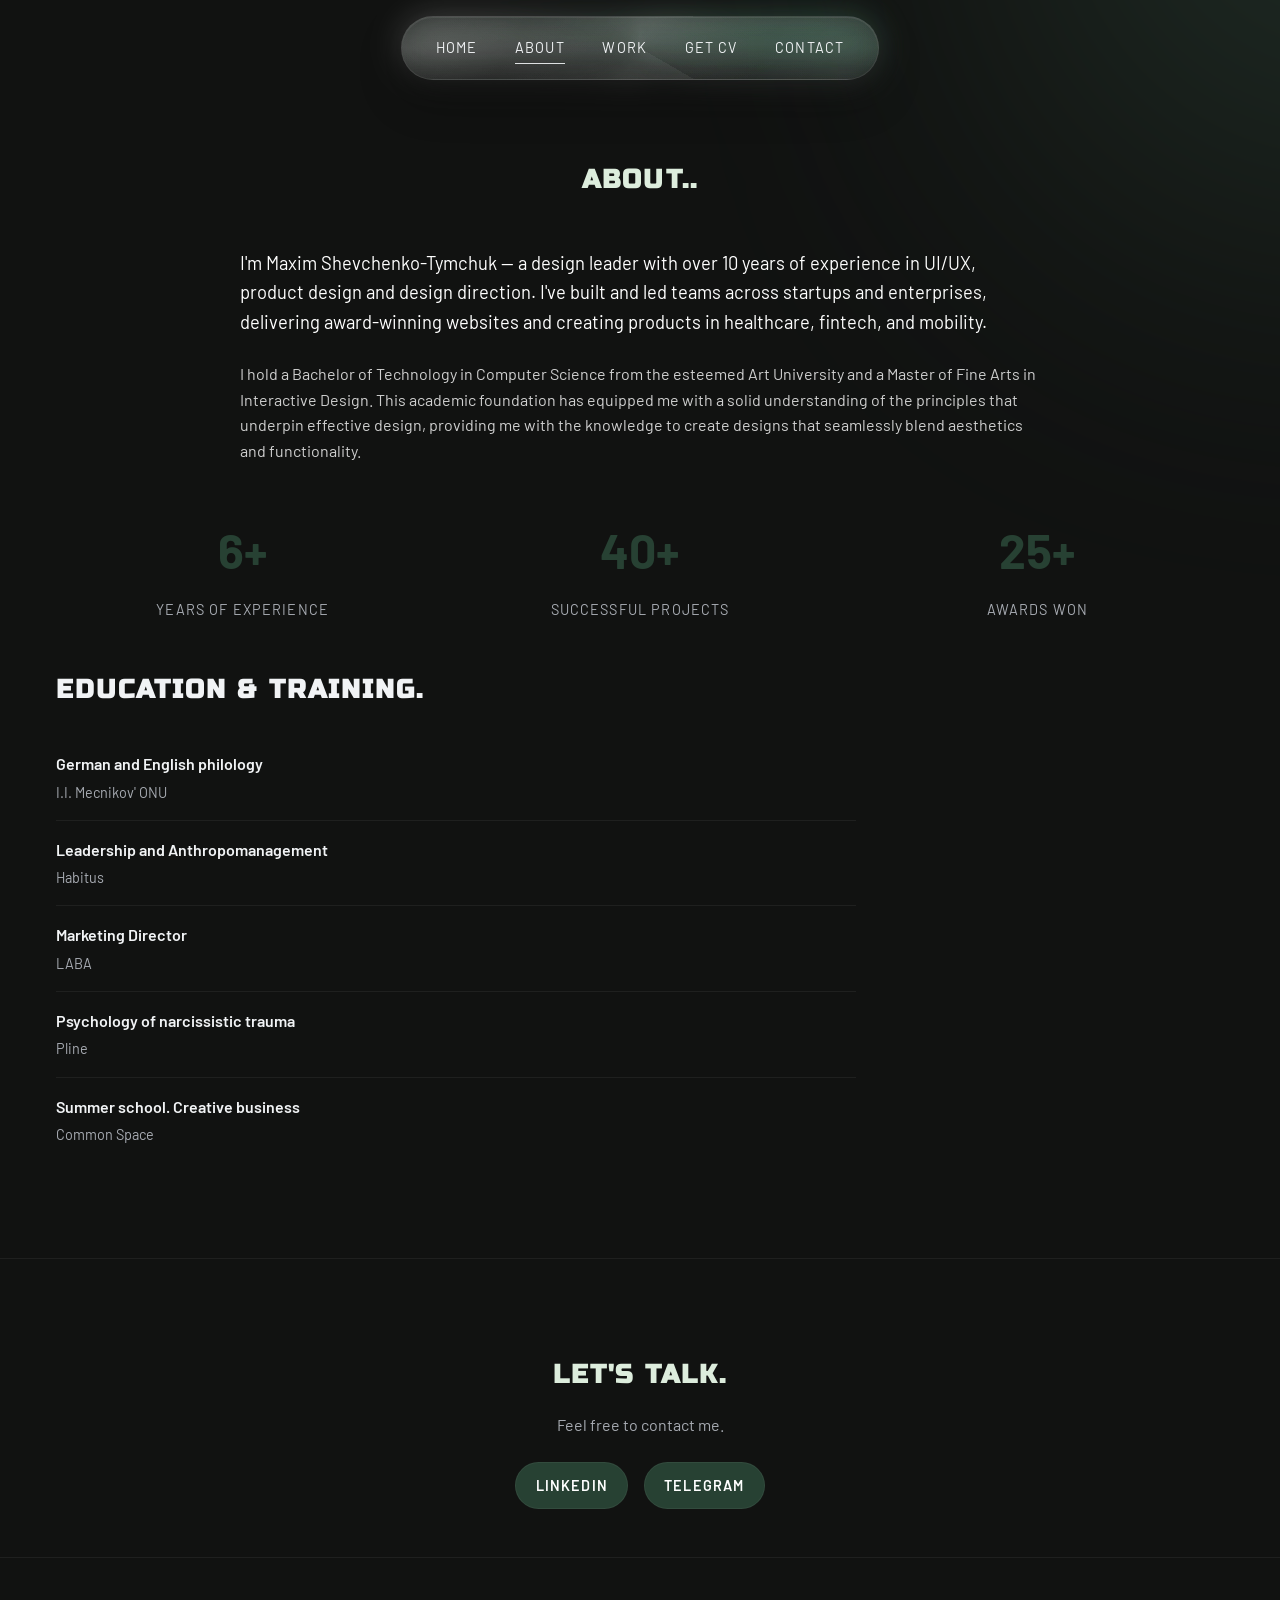
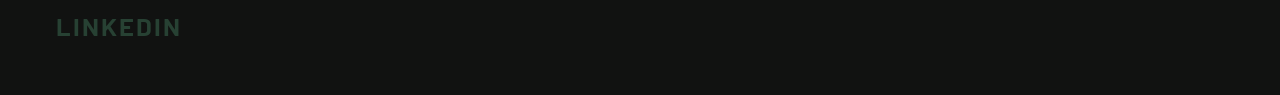
==== about.html @ 9c53dac3 "Refine experience section layout" ====
<!DOCTYPE html>
<html lang="en">
<head>
  <meta charset="UTF-8">
  <meta name="viewport" content="width=device-width, initial-scale=1.0">
  <meta name="description" content="About Maxim Shevchenko-Tymchuk - Design leader with over 10 years of experience in UI/UX, product design and design direction.">
  <meta name="keywords" content="UI/UX Designer, Product Designer, Design Leader, Digital Design, Experience">
  <meta name="author" content="Maxim Shevchenko-Tymchuk">
  
  <!-- Open Graph / Facebook -->
  <meta property="og:type" content="website">
  <meta property="og:url" content="https://maximshevchenko.com/about">
  <meta property="og:title" content="About - Maxim Shevchenko-Tymchuk">
  <meta property="og:description" content="Design leader with over 10 years of experience in UI/UX, product design and design direction.">
  
  <title>About - Maxim Shevchenko-Tymchuk</title>
  
  <!-- Google Fonts - Russo One & Barlow -->
  <link rel="preconnect" href="https://fonts.googleapis.com">
  <link rel="preconnect" href="https://fonts.gstatic.com" crossorigin>
  <link href="https://fonts.googleapis.com/css2?family=Russo+One&family=Barlow:wght@100;200;400;500;600;700&display=swap" rel="stylesheet">
  
  <link rel="stylesheet" href="styles.css">
</head>
<body>
  <!-- Navigation -->
  <nav class="nav">
    <div class="nav-container desktop-nav">
      <ul class="nav-links">
        <li><a href="index.html">Home</a></li>
        <li><a href="about.html">About</a></li>
        <li><a href="work.html">Work</a></li>
        <li><a href="Maxim_Shevchenko-Tymchuk_CV_Product-Designer.pdf" target="_blank">Get CV</a></li>
        <li><a href="contact.html">Contact</a></li>
      </ul>
    </div>
  </nav>

  <div class="mobile-menu" aria-label="Mobile menu">
    <div class="mobile-menu-shell">
      <button class="mobile-menu-toggle" type="button" aria-label="Toggle menu" aria-expanded="false">
        <span class="hamburger-lines" aria-hidden="true">
          <span class="line"></span>
          <span class="line"></span>
          <span class="line"></span>
        </span>
      </button>
      <ul class="mobile-nav-links" aria-hidden="true" role="menu">
        <li><a href="index.html">Home</a></li>
        <li><a href="about.html">About</a></li>
        <li><a href="work.html">Work</a></li>
        <li><a href="Maxim_Shevchenko-Tymchuk_CV_Product-Designer.pdf" target="_blank">Get CV</a></li>
        <li><a href="contact.html">Contact</a></li>
      </ul>
    </div>
  </div>

  <!-- About Section -->
  <section class="section" style="padding-top: clamp(3rem, 8vw, 6rem);">
    <div class="container">
      <h2 class="section-heading">about.</h2>
      
      <!-- Introduction -->
      <div class="about-preview">
        <p>I'm Maxim Shevchenko-Tymchuk — a design leader with over 10 years of experience in UI/UX, product design and design direction. I've built and led teams across startups and enterprises, delivering award-winning websites and creating products in healthcare, fintech, and mobility.</p>
        <p>I hold a Bachelor of Technology in Computer Science from the esteemed Art University and a Master of Fine Arts in Interactive Design. This academic foundation has equipped me with a solid understanding of the principles that underpin effective design, providing me with the knowledge to create designs that seamlessly blend aesthetics and functionality.</p>
      </div>

      <!-- Metrics -->
      <div class="metrics-grid">
        <div class="metric-item">
          <span class="metric-value">6+</span>
          <span class="metric-label">Years of Experience</span>
        </div>
        <div class="metric-item">
          <span class="metric-value">40+</span>
          <span class="metric-label">Successful Projects</span>
        </div>
        <div class="metric-item">
          <span class="metric-value">25+</span>
          <span class="metric-label">Awards Won</span>
        </div>
      </div>

      <!-- Education -->
      <h3 style="margin-top: var(--spacing-8); margin-bottom: var(--spacing-6); font-size: var(--font-size-h2); text-transform: uppercase; letter-spacing: var(--letter-spacing-kicker);">education & training.</h3>
      <ul class="education-list">
        <li class="education-item">
          <div class="education-title">German and English philology</div>
          <div class="education-org">I.I. Mecnikov' ONU</div>
        </li>
        <li class="education-item">
          <div class="education-title">Leadership and Anthropomanagement</div>
          <div class="education-org">Habitus</div>
        </li>
        <li class="education-item">
          <div class="education-title">Marketing Director</div>
          <div class="education-org">LABA</div>
        </li>
        <li class="education-item">
          <div class="education-title">Psychology of narcissistic trauma</div>
          <div class="education-org">Pline</div>
        </li>
        <li class="education-item">
          <div class="education-title">Summer school. Creative business</div>
          <div class="education-org">Common Space</div>
        </li>
      </ul>
    </div>
  </section>

  <!-- CTA Section -->
  <section class="section cta-section">
    <div class="container">
      <h2 class="cta-heading">let's talk</h2>
      <p class="cta-text">Feel free to contact me.</p>
      <div class="cta-links">
        <a href="https://linkedin.com" target="_blank" class="btn">LINKEDIN</a>
        <a href="https://telegram.org" target="_blank" class="btn">TELEGRAM</a>
      </div>
    </div>
  </section>

  <!-- Footer -->
  <footer class="footer">
    <div class="container">
      <a href="https://linkedin.com" target="_blank">LINKEDIN</a>
    </div>
  </footer>

  <script src="script.js"></script>
</body>
</html>
---- styles.css ----
/* Design Tokens - Converted from maxim_styles.json */

:root {
  /* Colors */
  --bg: #111211;
  --fg: #F1F3F5;
  --muted: #A7ABB2;
  --accent: #274133;
  --card: #111316;
  --lines: rgba(255, 255, 255, 0.06);
  --maxw: 1200px;
  
  /* Typography */
  --font-display: 'Russo One', ui-sans-serif, system-ui, -apple-system, 'Segoe UI', Roboto, Helvetica, Arial, sans-serif;
  --font-body: 'Barlow', ui-sans-serif, system-ui, -apple-system, 'Segoe UI', Roboto, Helvetica, Arial, sans-serif;
  
  --font-weight-regular: 400;
  --font-weight-semibold: 600;
  --font-weight-bold: 700;
  --font-weight-extrabold: 800;
  --font-weight-black: 900;
  
  --line-height-tight: 1.6;
  --line-height-snug: 1.6;
  --line-height-normal: 1.6;
  
  --font-size-display-hero: clamp(2.2rem, 6.2vw, 6rem);
  --font-size-h1: clamp(2rem, 4vw, 3rem);
  --font-size-h2: clamp(1.2rem, 2.2vw, 1.6rem);
  --font-size-h3: 1.15rem;
  --font-size-body: 1rem;
  --font-size-small: 0.9rem;
  
  --letter-spacing-wide: 0.02em;
  --letter-spacing-kicker: 0.08em;
  
  /* Spacing */
  --spacing-0: 0;
  --spacing-1: 0.25rem;
  --spacing-2: 0.5rem;
  --spacing-3: 0.75rem;
  --spacing-4: 1rem;
  --spacing-5: 1.25rem;
  --spacing-6: 1.5rem;
  --spacing-7: 2rem;
  --spacing-8: 3rem;
  --spacing-9: 4rem;
  --spacing-10: 6rem;
  
  /* Radii */
  --radius-sm: 0.6rem;
  --radius-md: 0.8rem;
  --radius-lg: 1rem;
  --radius-pill: 999px;
  
  /* Shadows */
  --shadow-card: 0 10px 30px rgba(0, 0, 0, 0.35);
  
  /* Layout */
  --grid-columns: 12;
  --grid-gap: 1.2rem;
  --breakpoint-md: 960px;
  --breakpoint-sm: 860px;

  /* Nav */
  --nav-height: 64px;
  --nav-radius: 32px;
  --nav-bg: color-mix(in hsl, #0B0C0E 70%, transparent);
  --nav-gap: calc(var(--spacing-7) + 0.35rem);
}

/* Reset & Base Styles */
* {
  margin: 0;
  padding: 0;
  box-sizing: border-box;
}

html {
  scroll-behavior: smooth;
  overflow-x: hidden;
}

body {
  font-family: var(--font-body);
  font-size: var(--font-size-body);
  line-height: var(--line-height-normal);
  color: var(--fg);
  background-color: var(--bg);
  -webkit-font-smoothing: antialiased;
  -moz-osx-font-smoothing: grayscale;
  position: relative;
  overflow-x: hidden;
}

body::before {
  content: '';
  position: absolute;
  top: -55vh;
  right: -45vw;
  width: clamp(520px, 68vw, 880px);
  aspect-ratio: 1;
  background: radial-gradient(circle at 40% 40%, rgba(72, 118, 94, 0.6), rgba(72, 118, 94, 0.32), transparent 70%);
  filter: blur(140px);
  opacity: 0.6;
  z-index: 0;
  pointer-events: none;
  animation: float-orb 16s ease-in-out infinite alternate;
}

/* Typography */
h1, h2, h3, h4, h5, h6 {
  font-family: var(--font-display);
  font-weight: var(--font-weight-bold);
  line-height: var(--line-height-normal);
  letter-spacing: var(--letter-spacing-wide);
  color: var(--fg);
}

h1 {
  font-size: var(--font-size-h1);
}

h2 {
  font-size: var(--font-size-h2);
  text-transform: uppercase;
  letter-spacing: var(--letter-spacing-kicker);
}

h3 {
  font-size: var(--font-size-h3);
}

p {
  margin-bottom: var(--spacing-4);
  line-height: var(--line-height-normal);
}

a {
  color: var(--fg);
  text-decoration: none;
  transition: opacity 0.2s ease;
}

a:hover {
  opacity: 0.7;
}

/* Navigation */
.nav {
  position: sticky;
  top: var(--spacing-4);
  z-index: 1000;
  display: flex;
  justify-content: center;
  padding: 0 var(--spacing-4);
  height: auto;
  pointer-events: none;
}

.nav-container {
  position: relative;
  width: auto;
  max-width: min(var(--maxw), calc(100% - 1.5rem));
  margin: 0 auto;
  padding: var(--spacing-2) calc(var(--nav-gap) * 0.9);
  min-height: var(--nav-height);
  display: inline-flex;
  align-items: center;
  justify-content: center;
  gap: var(--nav-gap);
  background: linear-gradient(145deg, rgba(255, 255, 255, 0.06), rgba(255, 255, 255, 0.015)),
              radial-gradient(160% 180% at 18% 20%, rgba(39, 65, 51, 0.18), transparent 55%),
              radial-gradient(140% 150% at 80% 10%, rgba(255, 255, 255, 0.08), transparent 50%),
              conic-gradient(from 120deg at 50% 50%, rgba(255, 255, 255, 0.08), rgba(255, 255, 255, 0.02), rgba(255, 255, 255, 0.1), rgba(255, 255, 255, 0.02));
  border-radius: var(--nav-radius);
  border: 1px solid rgba(255, 255, 255, 0.12);
  box-shadow: 0 18px 44px rgba(0, 0, 0, 0.32), inset 0 1px 0 rgba(255, 255, 255, 0.08);
  backdrop-filter: blur(11px) saturate(145%) contrast(108%);
  -webkit-backdrop-filter: blur(11px) saturate(145%) contrast(108%);
  pointer-events: auto;
}

.nav-container::before {
  content: '';
  position: absolute;
  inset: -1px;
  border-radius: inherit;
  background:
    radial-gradient(110% 120% at 12% 22%, rgba(255, 255, 255, 0.22), transparent 55%),
    radial-gradient(120% 140% at 82% 8%, rgba(70, 132, 104, 0.3), transparent 55%),
    conic-gradient(from 170deg at 50% 50%, rgba(255, 255, 255, 0.16), rgba(255, 255, 255, 0.04), rgba(255, 255, 255, 0.18), rgba(255, 255, 255, 0.04));
  filter: blur(16px) saturate(180%);
  opacity: 0.92;
  mix-blend-mode: screen;
  pointer-events: none;
}

.nav-container::after {
  content: '';
  position: absolute;
  inset: 0;
  border-radius: inherit;
  background:
    radial-gradient(130% 150% at 0% 50%, rgba(255, 255, 255, 0.12), transparent 35%),
    radial-gradient(140% 160% at 100% 50%, rgba(70, 132, 104, 0.18), transparent 40%),
    linear-gradient(120deg, rgba(255, 255, 255, 0.04), transparent 25%, rgba(255, 255, 255, 0.08) 50%, transparent 75%, rgba(255, 255, 255, 0.04));
  mix-blend-mode: soft-light;
  opacity: 0.85;
  pointer-events: none;
}

.nav-links {
  display: flex;
  gap: var(--nav-gap);
  list-style: none;
  text-transform: uppercase;
  font-size: var(--font-size-small);
  font-weight: var(--font-weight-regular);
  letter-spacing: var(--letter-spacing-kicker);
  align-items: center;
  justify-content: center;
}

.nav-links a {
  color: var(--fg);
  transition: opacity 0.2s ease, color 0.2s ease;
  position: relative;
  padding: 0.08rem 0;
  display: inline-block;
}

.nav-links a:hover {
  opacity: 1;
}

.nav-links a::after {
  content: '';
  position: absolute;
  left: 50%;
  bottom: -0.18rem;
  width: 0;
  height: 1px;
  background: currentColor;
  transition: width 0.3s ease, left 0.3s ease;
  opacity: 0.9;
}

.nav-links a:hover::after,
.nav-links a:focus-visible::after,
.nav-links a.active::after {
  width: 100%;
  left: 0;
}


.mobile-menu {
  position: fixed;
  bottom: var(--spacing-4);
  right: var(--spacing-4);
  z-index: 1200;
  display: none;
  isolation: isolate;
}

@supports (top: env(safe-area-inset-top)) {
  .mobile-menu {
    bottom: calc(var(--spacing-4) + env(safe-area-inset-bottom));
    right: calc(var(--spacing-4) + env(safe-area-inset-right));
  }
}

.mobile-menu-shell {
  position: relative;
  display: inline-flex;
  flex-direction: column-reverse;
  align-items: flex-end;
  justify-content: center;
  gap: 0;
  padding: var(--spacing-4);
  width: fit-content;
  height: fit-content;
  border-radius: 32px;
  border: 1px solid rgba(255, 255, 255, 0.12);
  background: linear-gradient(145deg, rgba(255, 255, 255, 0.08), rgba(255, 255, 255, 0.02)),
              radial-gradient(160% 160% at 82% 18%, rgba(255, 255, 255, 0.16), transparent 55%),
              radial-gradient(140% 160% at 25% 50%, rgba(39, 65, 51, 0.22), transparent 60%);
  box-shadow: 0 16px 44px rgba(0, 0, 0, 0.35), inset 0 1px 0 rgba(255, 255, 255, 0.08);
  backdrop-filter: blur(14px) saturate(150%);
  -webkit-backdrop-filter: blur(14px) saturate(150%);
  pointer-events: auto;
  overflow: hidden;
  transform-origin: bottom right;
  will-change: transform, padding, gap, box-shadow, border-radius, min-width;
  transition:
    padding 0.55s cubic-bezier(0.24, 0.82, 0.13, 1),
    gap 0.55s cubic-bezier(0.24, 0.82, 0.13, 1),
    box-shadow 0.6s cubic-bezier(0.19, 1, 0.22, 1),
    border-radius 0.6s cubic-bezier(0.19, 1, 0.22, 1),
    min-width 0.55s cubic-bezier(0.24, 0.82, 0.13, 1),
    transform 0.6s cubic-bezier(0.19, 1, 0.22, 1),
    backdrop-filter 0.65s cubic-bezier(0.19, 1, 0.22, 1),
    -webkit-backdrop-filter 0.65s cubic-bezier(0.19, 1, 0.22, 1),
    filter 0.5s ease;
}

.mobile-menu-shell::before {
  content: '';
  position: absolute;
  inset: -1px;
  border-radius: inherit;
  background:
    radial-gradient(140% 160% at 15% 50%, rgba(70, 132, 104, 0.26), transparent 45%),
    radial-gradient(120% 140% at 90% 20%, rgba(255, 255, 255, 0.28), transparent 55%),
    conic-gradient(from 160deg at 80% 50%, rgba(255, 255, 255, 0.14), rgba(255, 255, 255, 0.03), rgba(255, 255, 255, 0.18), rgba(255, 255, 255, 0.04));
  filter: blur(20px) saturate(170%);
  opacity: 0.75;
  pointer-events: none;
}

.mobile-menu-toggle {
  position: relative;
  display: grid;
  place-items: center;
  align-content: center;
  cursor: pointer;
  padding: 0;
  width: 32px;
  height: 32px;
  border: none;
  background: none;
  color: inherit;
  appearance: none;
  flex-shrink: 0;
  align-self: flex-end;
}

.mobile-menu-toggle:hover {
  transform: translateY(-1px);
}

.mobile-menu-toggle:focus-visible {
  outline: 2px solid rgba(255, 255, 255, 0.6);
  outline-offset: 4px;
}

.hamburger-lines {
  position: absolute;
  inset: 0;
  margin: auto;
  width: 20px;
  height: 16px;
  display: inline-block;
  transition: transform 0.45s ease;
}

.hamburger-lines .line {
  position: absolute;
  left: 0;
  right: 0;
  margin: 0 auto;
  width: 100%;
  height: 2px;
  background: currentColor;
  border-radius: var(--radius-pill);
  transition: transform 0.35s ease, opacity 0.3s ease;
}

.hamburger-lines .line:nth-child(1) {
  top: 2px;
}

.hamburger-lines .line:nth-child(2) {
  top: 7px;
}

.hamburger-lines .line:nth-child(3) {
  bottom: 2px;
}

.mobile-menu-toggle.open .line:nth-child(1) {
  transform: translateY(5px) rotate(45deg);
}

.mobile-menu-toggle.open .line:nth-child(2) {
  opacity: 0;
}

.mobile-menu-toggle.open .line:nth-child(3) {
  transform: translateY(-5px) rotate(-45deg);
}

.mobile-nav-links {
  list-style: none;
  position: relative;
  margin-top: 0;
  margin-bottom: 0;
  padding: 0;
  width: 0;
  background: none;
  border: none;
  box-shadow: none;
  backdrop-filter: none;
  -webkit-backdrop-filter: none;
  display: flex;
  flex-direction: column;
  gap: 0;
  align-items: flex-end;
  text-align: right;
  opacity: 0;
  max-height: 0;
  transform: translateY(-6px);
  pointer-events: none;
  overflow: hidden;
  transform-origin: bottom right;
  filter: blur(12px) saturate(90%);
  will-change: opacity, transform, max-height, margin-bottom, filter;
  transition:
    opacity 0.5s cubic-bezier(0.25, 0.8, 0.25, 1),
    transform 0.55s cubic-bezier(0.21, 0.88, 0.26, 0.99),
    max-height 0.6s cubic-bezier(0.21, 0.88, 0.26, 0.99),
    margin-bottom 0.45s ease,
    filter 0.55s cubic-bezier(0.21, 0.88, 0.26, 0.99);
}

.mobile-nav-links a {
  font-size: var(--font-size-body);
  letter-spacing: var(--letter-spacing-kicker);
  text-transform: uppercase;
  color: var(--fg);
  display: inline-block;
  padding: 0.1rem 0;
  position: relative;
  transition: opacity 0.2s ease;
}

.mobile-nav-links a::after {
  content: '';
  position: absolute;
  left: 50%;
  bottom: -0.18rem;
  width: 0;
  height: 1px;
  background: currentColor;
  transition: width 0.3s ease, left 0.3s ease;
  opacity: 0.9;
}

.mobile-nav-links a:hover::after,
.mobile-nav-links a:focus-visible::after,
.mobile-nav-links a.active::after {
  width: 100%;
  left: 0;
}

.mobile-menu.open .mobile-menu-shell {
  gap: var(--spacing-3);
  padding: var(--spacing-4);
  min-width: 240px;
  border-radius: 32px;
  box-shadow: 0 20px 48px rgba(0, 0, 0, 0.4), inset 0 1px 0 rgba(255, 255, 255, 0.1);
  align-items: flex-end;
  transform: translateY(2px) scale(1.02);
  backdrop-filter: blur(16px) saturate(165%);
  -webkit-backdrop-filter: blur(16px) saturate(165%);
  filter: drop-shadow(0 12px 28px rgba(0, 0, 0, 0.28));
}

.mobile-menu.open .mobile-nav-links {
  opacity: 1;
  max-height: 500px;
  transform: translateY(0);
  margin-bottom: var(--spacing-2);
  width: 100%;
  padding: 0 var(--spacing-1) var(--spacing-1);
  gap: var(--spacing-3);
  pointer-events: auto;
  filter: blur(0) saturate(110%);
}

/* Container */
.container {
  max-width: var(--maxw);
  margin: 0 auto;
  padding: 0 var(--spacing-4);
}

/* Hero Section */
.hero {
  padding: clamp(3rem, 8vw, 6rem) 0;
  position: relative;
  overflow: hidden;
  min-height: 60vh;
  display: flex;
  align-items: center;
}

.hero .container {
  position: relative;
}

.hero-content {
  position: relative;
  z-index: 2;
  width: 100%;
  padding: 0 var(--spacing-4);
  display: flex;
  flex-direction: column;
  align-items: center;
  justify-content: center;
}

.hero-image-wrapper {
  position: relative;
  display: flex;
  flex-direction: column;
  align-items: center;
  justify-content: center;
  width: 100%;
  min-height: 60vh;
}

.hero-image {
  position: relative;
  width: auto;
  height: 50vh;
  max-height: 450px;
  aspect-ratio: 1 / 1;
  object-fit: cover;
  object-position: center;
  opacity: 0.75;
  z-index: 1;
  mix-blend-mode: difference;
  filter: grayscale(10%);
  pointer-events: none;
  border-radius: 16px;
  transition: transform 0.1s ease-out;
  will-change: transform;
  box-shadow: 0 10px 40px rgba(0, 0, 0, 0.5), inset 0 0 50px rgba(0, 0, 0, 0.5), inset 0 -25px 70px rgba(0, 0, 0, 0.45);
}

.hero-image-wrapper {
  position: relative;
  display: flex;
  flex-direction: column;
  align-items: center;
  justify-content: center;
  width: 100%;
  min-height: 60vh;
  isolation: isolate;
}

.hero-image::after {
  content: '';
  position: absolute;
  bottom: 0;
  left: 0;
  right: 0;
  height: 30%;
  background: linear-gradient(to top, rgba(0, 0, 0, 0.4) 0%, transparent 100%);
  border-radius: 0 0 16px 16px;
  pointer-events: none;
}


.hero-text-container {
  position: absolute;
  inset: auto 0 4vh 0;
  z-index: 3;
  width: 100%;
  max-width: none;
  padding: 0 var(--spacing-4);
  background: transparent;
  pointer-events: none;
  mix-blend-mode: difference;
  transform: none;
}

.hero-name-scroll {
  width: 100%;
  overflow: hidden;
  white-space: nowrap;
  margin-bottom: 0;
  position: relative;
  transform: translateY(1.25rem);
}

.scroll-text {
  display: inline-flex;
  animation: scroll-horizontal 35s linear infinite;
  font-family: var(--font-display);
  font-size: clamp(4rem, 15vw, 11rem);
  font-weight: var(--font-weight-black);
  line-height: var(--line-height-tight);
  letter-spacing: 0.08em;
  color: #ddeddd;
  mix-blend-mode: difference;
  text-transform: uppercase;
  position: relative;
  z-index: 3;
  font-kerning: none;
  text-rendering: optimizeSpeed;
}

.scroll-text span {
  display: inline-block;
  padding: 0 var(--spacing-8);
  white-space: nowrap;
  flex-shrink: 0;
  letter-spacing: 0.08em;
}

@keyframes scroll-horizontal {
  0% {
    transform: translateX(0);
  }
  100% {
    transform: translateX(calc(-100% / 3));
  }
}

@keyframes float-orb {
  0% {
    transform: translate3d(-20vw, 2vh, 0) scale(1.02);
  }
  50% {
    transform: translate3d(-12vw, 6vh, 0) scale(0.98);
  }
  100% {
    transform: translate3d(6vw, 4vh, 0) scale(1.04);
  }
}

.skills-strip-scroll {
  width: 100%;
  overflow: hidden;
  white-space: nowrap;
  position: relative;
}

.scroll-skills {
  display: inline-flex;
  animation: scroll-horizontal 30s linear infinite;
  font-family: var(--font-body);
  font-size: clamp(1.2rem, 3vw, 2rem);
  font-weight: var(--font-weight-regular);
  line-height: var(--line-height-normal);
  letter-spacing: 0.1em;
  color: #646A63;
  text-transform: lowercase;
  align-items: center;
}

.scroll-skills .skill-item {
  display: inline-block;
  padding: 0 var(--spacing-5);
  white-space: nowrap;
  flex-shrink: 0;
}

.scroll-skills .skill-dash {
  display: inline-block;
  padding: 0 var(--spacing-5);
  white-space: nowrap;
  flex-shrink: 0;
}


/* Sections */
.section {
  padding: var(--spacing-10) 0;
  border-top: 1px solid var(--lines);
}

.section:first-of-type {
  border-top: none;
  padding-top: 0;
}

.section-heading {
  font-size: var(--font-size-h2);
  font-weight: var(--font-weight-bold);
  text-transform: uppercase;
  letter-spacing: var(--letter-spacing-kicker);
  margin-bottom: var(--spacing-8);
  color: #ddeddd;
  text-align: center;
}

.section-heading::after {
  content: ".";
}

.section-subheading {
  font-size: var(--font-size-h3);
  font-weight: var(--font-weight-semibold);
  text-transform: uppercase;
  letter-spacing: var(--letter-spacing-kicker);
  color: #ddeddd;
  margin: 0 0 var(--spacing-4);
}

.section-subheading::after {
  content: ".";
}

/* About Preview */
.about-preview {
  max-width: 800px;
  margin: 0 auto;
  text-align: left;
}

.about-preview .btn {
  margin-top: var(--spacing-4);
}

.about-preview p {
  font-size: var(--font-size-body);
  line-height: var(--line-height-normal);
  color: var(--muted);
  margin-bottom: var(--spacing-6);
}

.about-preview p:first-of-type {
  font-size: var(--font-size-h3);
  color: #fff;
}

.about-preview p:nth-of-type(2) {
  color: rgba(255, 255, 255, 0.8);
}

/* Work Cards */
.work-grid {
  display: grid;
  grid-template-columns: repeat(auto-fit, minmax(300px, 1fr));
  gap: var(--grid-gap);
  margin-bottom: var(--spacing-8);
}

.work-card {
  background: var(--card);
  border: 1px solid var(--lines);
  border-radius: var(--radius-lg);
  box-shadow: var(--shadow-card);
  overflow: hidden;
  transition: transform 0.2s ease, box-shadow 0.2s ease;
  cursor: pointer;
}

.work-card:hover {
  transform: translateY(-4px);
  box-shadow: 0 15px 40px rgba(0, 0, 0, 0.45);
  border-color: rgba(255, 255, 255, 0.1);
}

.work-card-image {
  width: 100%;
  aspect-ratio: 16 / 10;
  background: var(--lines);
  display: flex;
  align-items: center;
  justify-content: center;
  color: var(--muted);
  font-size: var(--font-size-small);
  text-align: center;
  padding: var(--spacing-4);
}

.work-card-image img {
  width: 100%;
  height: 100%;
  object-fit: cover;
}

.work-card-content {
  padding: var(--spacing-4) var(--spacing-5) var(--spacing-6);
}

.work-card-category {
  display: inline-block;
  padding: 0.35rem 0.6rem;
  border: 1px solid var(--lines);
  border-radius: var(--radius-pill);
  font-size: var(--font-size-small);
  color: #D7DBE3;
  margin-bottom: var(--spacing-3);
  text-transform: uppercase;
  letter-spacing: var(--letter-spacing-kicker);
  font-weight: var(--font-weight-semibold);
}

.work-card-title {
  font-size: var(--font-size-h3);
  font-weight: var(--font-weight-bold);
  color: var(--fg);
  margin: 0;
  line-height: var(--line-height-snug);
}

/* Experience Timeline */
.experience-section {
  margin-top: var(--spacing-10);
  display: flex;
  flex-direction: column;
  align-items: center;
  gap: var(--spacing-5);
}

.experience-heading {
  position: relative;
  text-align: center;
  width: 100%;
}

.experience-list {
  width: 100%;
  max-width: 800px;
  display: flex;
  flex-direction: column;
}

.experience-item {
  padding: var(--spacing-5) 0;
  border-bottom: 1px solid rgba(255, 255, 255, 0.16);
}

.experience-item:last-child {
  border-bottom: none;
}

.experience-header {
  display: flex;
  align-items: baseline;
  justify-content: space-between;
  gap: var(--spacing-3);
  flex-wrap: wrap;
}

.experience-role {
  font-size: var(--font-size-h3);
  font-weight: var(--font-weight-semibold);
  color: var(--fg);
}

.experience-meta {
  display: flex;
  align-items: center;
  gap: var(--spacing-3);
  font-size: var(--font-size-small);
  color: #d7dce3;
}

.experience-org {
  font-weight: var(--font-weight-semibold);
}

.experience-period {
  color: var(--muted);
}

.experience-description {
  margin-top: var(--spacing-3);
  font-size: var(--font-size-body);
  line-height: var(--line-height-normal);
  color: #fff;
}

/* Metrics */
.metrics-grid {
  display: grid;
  grid-template-columns: repeat(auto-fit, minmax(200px, 1fr));
  gap: var(--spacing-6);
  margin: var(--spacing-8) 0;
}

.metric-item {
  text-align: center;
}

.metric-value {
  font-size: var(--font-size-h1);
  font-weight: var(--font-weight-bold);
  color: var(--accent);
  display: block;
  margin-bottom: var(--spacing-2);
}

.metric-label {
  font-size: var(--font-size-small);
  color: var(--muted);
  text-transform: uppercase;
  letter-spacing: var(--letter-spacing-kicker);
}

/* Education */
.education-list {
  list-style: none;
  max-width: 800px;
}

.education-item {
  padding: var(--spacing-4) 0;
  border-bottom: 1px solid var(--lines);
}

.education-item:last-child {
  border-bottom: none;
}

.education-title {
  font-size: var(--font-size-body);
  font-weight: var(--font-weight-semibold);
  color: var(--fg);
  margin-bottom: var(--spacing-1);
}

.education-org {
  font-size: var(--font-size-small);
  color: var(--muted);
}

/* CTA Section */
.cta-section {
  text-align: center;
  padding: var(--spacing-10) 0 var(--spacing-8) 0;
}

.cta-heading {
  font-size: var(--font-size-h2);
  font-weight: var(--font-weight-bold);
  text-transform: uppercase;
  letter-spacing: var(--letter-spacing-kicker);
  margin-bottom: var(--spacing-4);
  color: #ddeddd;
}

.cta-heading::after {
  content: ".";
}

.cta-text {
  font-size: var(--font-size-body);
  color: var(--muted);
  margin-bottom: var(--spacing-6);
}

.cta-links {
  display: flex;
  gap: var(--spacing-4);
  justify-content: center;
  flex-wrap: wrap;
  margin-top: var(--spacing-4);
}

/* Buttons */
.btn {
  display: inline-flex;
  align-items: center;
  gap: var(--spacing-2);
  padding: 0.7rem 1.2rem;
  background: var(--accent);
  color: #FFFFFF;
  border: 1px solid rgba(255, 255, 255, 0.05);
  border-radius: var(--radius-pill);
  font-size: var(--font-size-small);
  font-weight: var(--font-weight-semibold);
  text-transform: uppercase;
  letter-spacing: var(--letter-spacing-kicker);
  cursor: pointer;
  transition: background 0.2s ease, transform 0.2s ease, opacity 0.2s ease;
  text-decoration: none;
}

.btn:hover {
  background: color-mix(in srgb, var(--accent) 85%, white);
  transform: translateY(-2px);
  opacity: 1;
}

.btn-arrow {
  display: inline-block;
  width: 0.5rem;
  height: 0.5rem;
  border-top: 2px solid currentColor;
  border-right: 2px solid currentColor;
  transform: rotate(45deg);
  margin-left: var(--spacing-1);
}

/* Contact */
.contact-content {
  text-align: center;
  max-width: 600px;
  margin: 0 auto;
}

.contact-text {
  font-size: var(--font-size-body);
  color: var(--muted);
  margin-bottom: var(--spacing-6);
}

.contact-email {
  font-size: var(--font-size-h3);
  font-weight: var(--font-weight-semibold);
  color: var(--accent);
  text-decoration: none;
}

.contact-email:hover {
  opacity: 0.8;
}

/* Footer */
.footer {
  padding: var(--spacing-8) 0;
  border-top: 1px solid var(--lines);
  text-align: left;
}

.footer a {
  color: var(--accent);
  font-size: var(--font-size-h2);
  font-weight: var(--font-weight-bold);
  text-transform: uppercase;
  letter-spacing: var(--letter-spacing-kicker);
  text-decoration: none;
  transition: opacity 0.2s ease;
}

.footer a:hover {
  opacity: 0.8;
}

/* Responsive Design */
  @media (max-width: 960px) {
  .nav-container {
    padding: var(--spacing-2) calc(var(--nav-gap) * 0.75);
    justify-content: center;
  }

  .nav-links {
    gap: calc(var(--spacing-6) - 0.25rem);
    font-size: 0.88rem;
  }
  
  .hero-image {
    width: auto;
    height: 45vh;
    max-height: 350px;
    opacity: 0.75;
  }
  
  .scroll-text {
    font-size: clamp(3rem, 12vw, 8rem);
  }
  
  .work-grid {
    grid-template-columns: 1fr;
  }

  .metrics-grid {
    grid-template-columns: repeat(3, 1fr);
  }

    .experience-section {
      gap: var(--spacing-6);
    }

    .experience-meta {
      justify-content: flex-start;
    }
  }

@media (max-width: 860px) {
  .desktop-nav {
    display: none;
  }

  .mobile-menu {
    display: block;
  }

  .nav {
    position: static;
    padding-top: var(--spacing-4);
  }
  
  .hero-image {
    width: auto;
    height: 40vh;
    max-height: 300px;
    opacity: 0.75;
  }
  
  .scroll-text {
    font-size: clamp(2.5rem, 10vw, 6rem);
  }

  .hero-text-container {
    padding: var(--spacing-4) 0;
  }
  
  .hero-name {
    font-size: clamp(2.5rem, 12vw, 5rem);
  }
  
  .skills-strip {
    font-size: 0.85rem;
  }
  
  .section {
    padding: var(--spacing-7) 0;
  }
  
  .metrics-grid {
    grid-template-columns: 1fr;
    gap: var(--spacing-4);
  }
  
  .cta-links {
    flex-direction: column;
    align-items: center;
  }
}

/* Utility Classes */
.text-center {
  text-align: center;
}

.mb-0 {
  margin-bottom: 0;
}

.mt-0 {
  margin-top: 0;
}
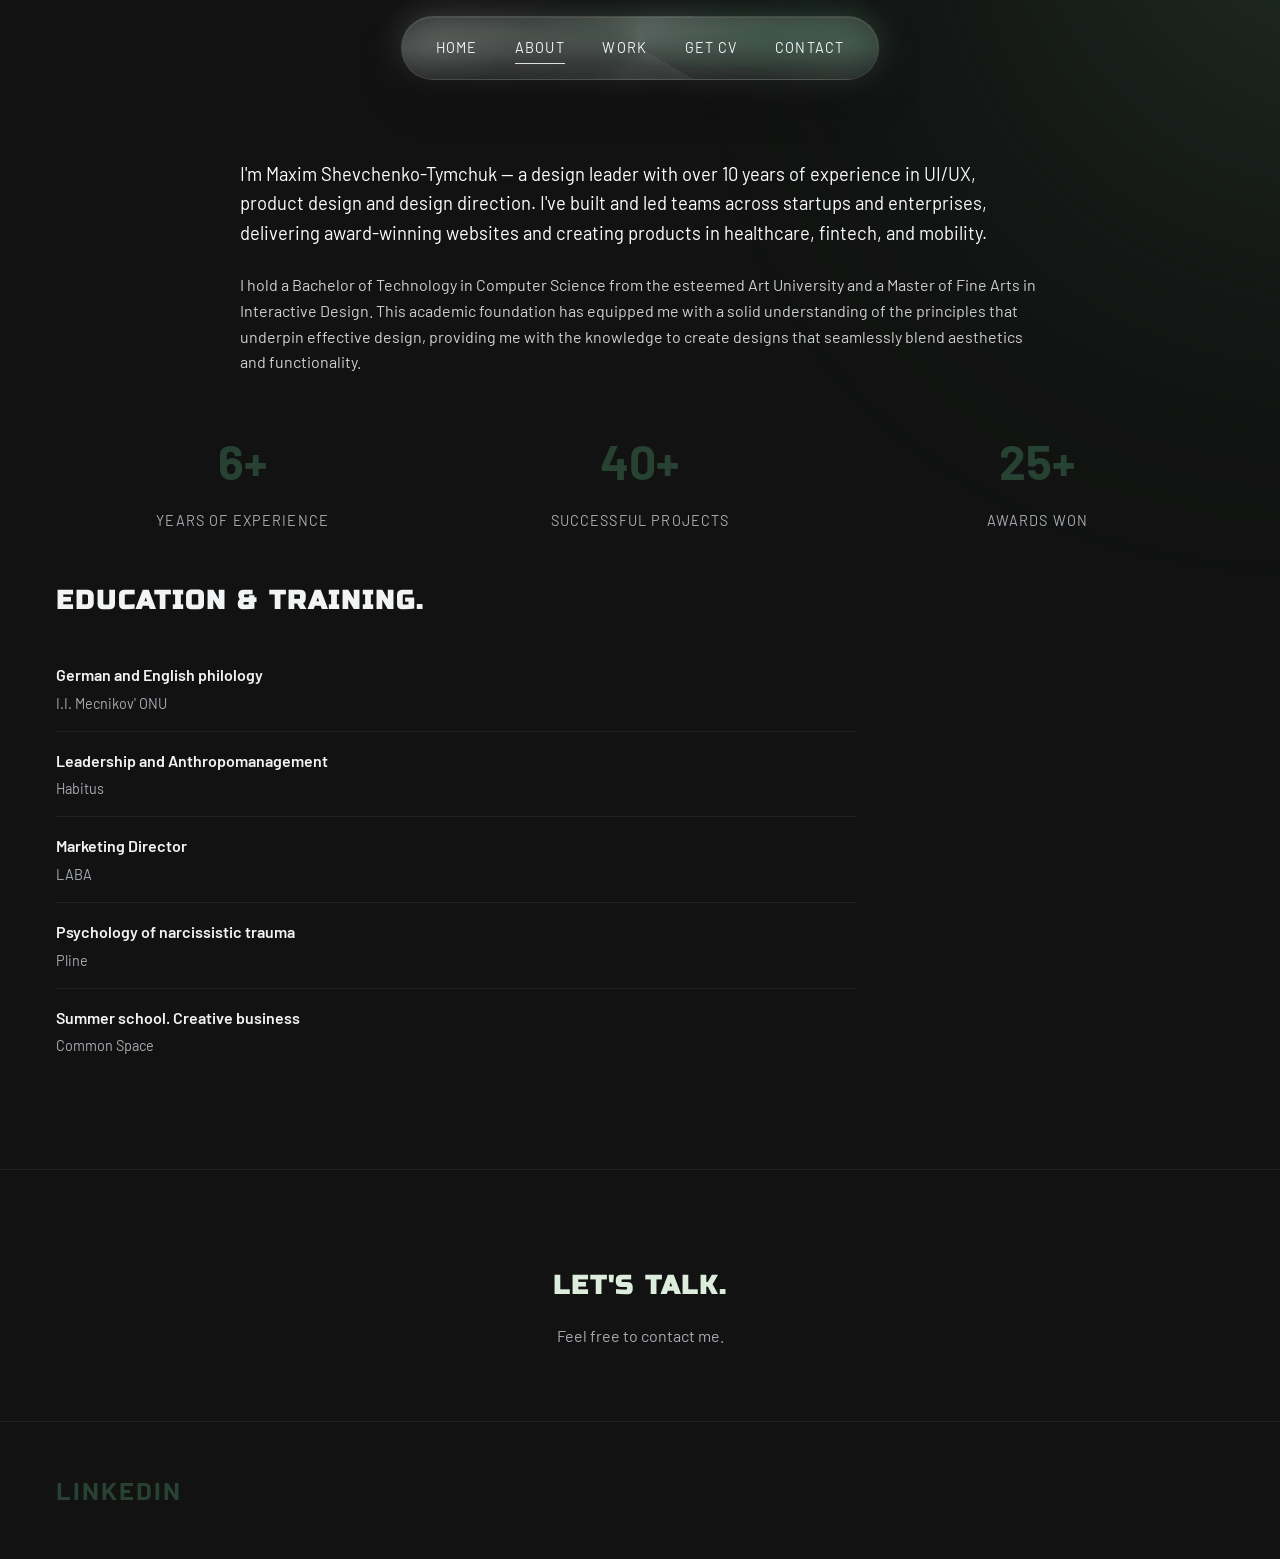
==== commit de28c0f4: "Merge pull request #42 from mxschwtschnk/codex/move-experience-section-to-main-page Refine experienc" ====
--- a/about.html
+++ b/about.html
@@ -58,8 +58,6 @@
   <!-- About Section -->
   <section class="section" style="padding-top: clamp(3rem, 8vw, 6rem);">
     <div class="container">
-      <h2 class="section-heading">about.</h2>
-      
       <!-- Introduction -->
       <div class="about-preview">
         <p>I'm Maxim Shevchenko-Tymchuk — a design leader with over 10 years of experience in UI/UX, product design and design direction. I've built and led teams across startups and enterprises, delivering award-winning websites and creating products in healthcare, fintech, and mobility.</p>
@@ -114,10 +112,6 @@
     <div class="container">
       <h2 class="cta-heading">let's talk</h2>
       <p class="cta-text">Feel free to contact me.</p>
-      <div class="cta-links">
-        <a href="https://linkedin.com" target="_blank" class="btn">LINKEDIN</a>
-        <a href="https://telegram.org" target="_blank" class="btn">TELEGRAM</a>
-      </div>
     </div>
   </section>
 
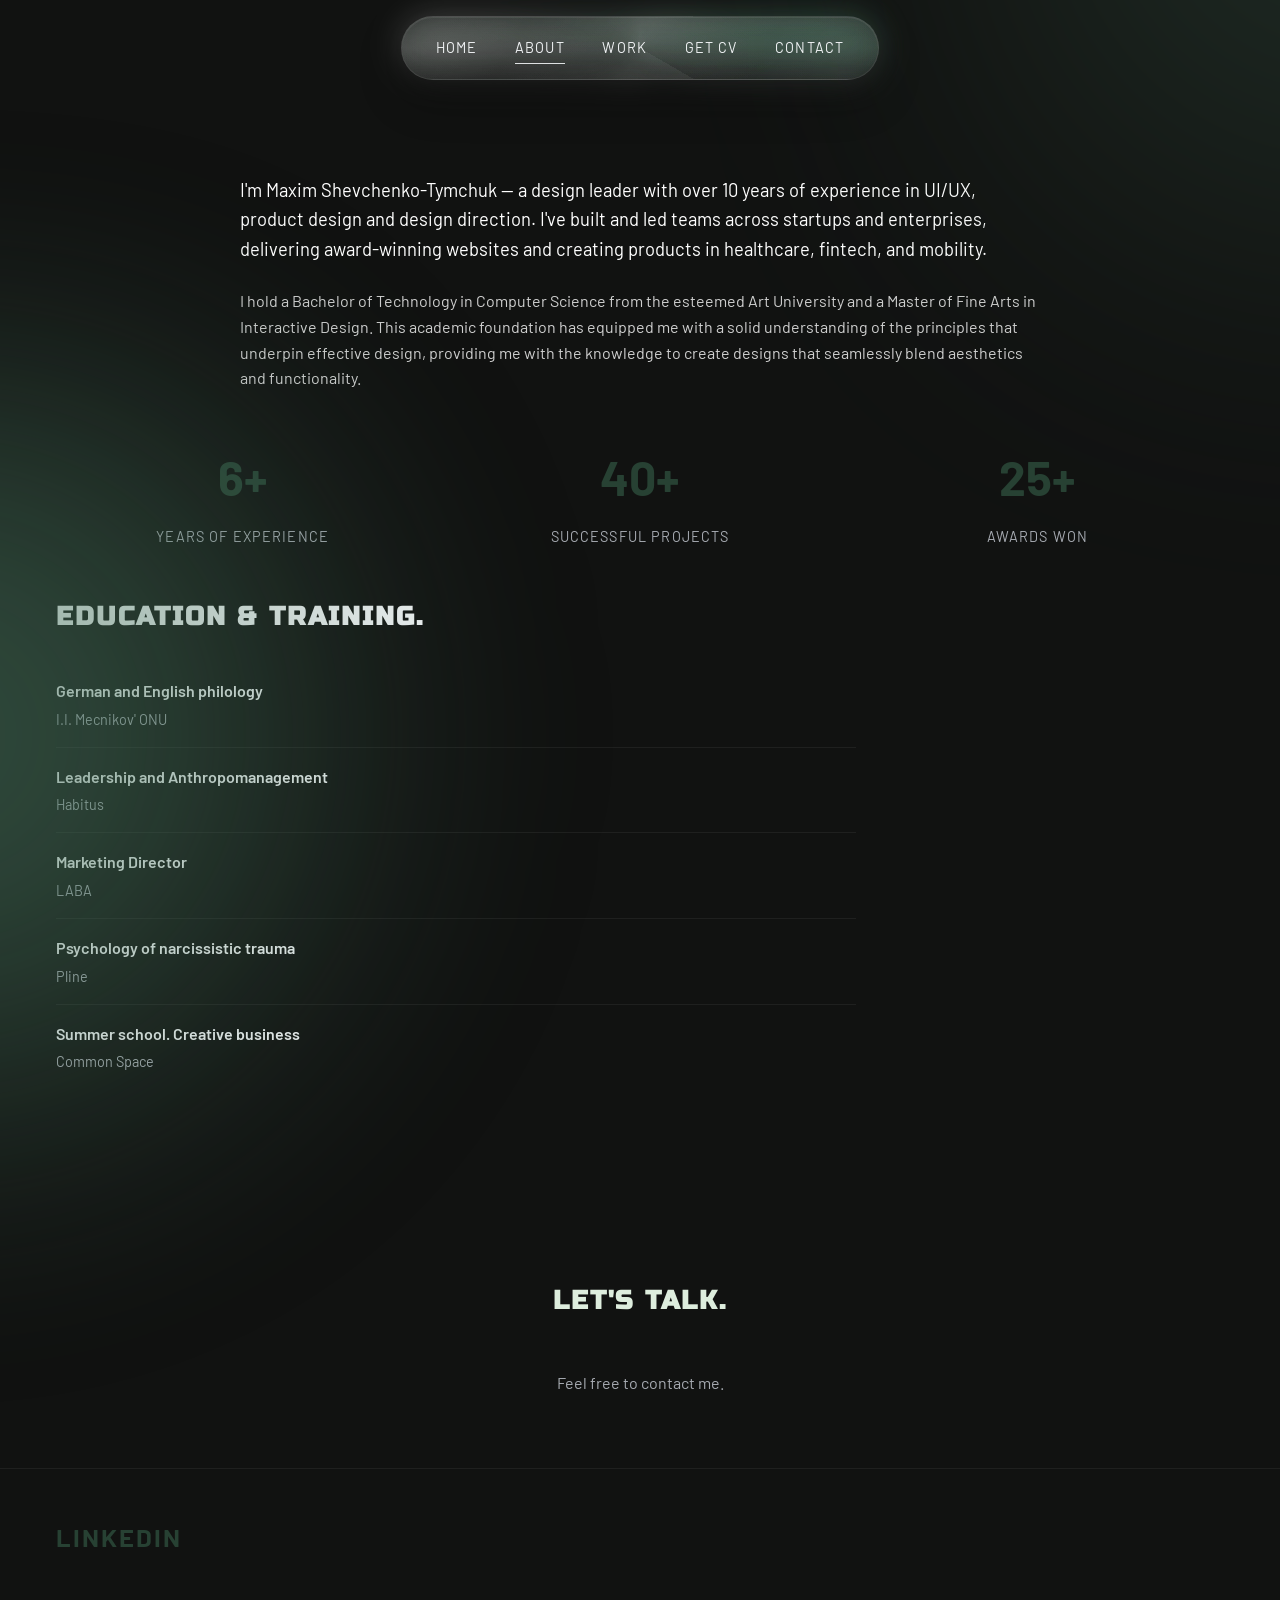
==== commit ea048e2a: "Merge a802453a2f8179a0ddbda16b924dcbd94bd02b6f into 0f9fa547a48d5e6801ff092487aef31bf151a6b5" ====
--- a/about.html
+++ b/about.html
@@ -122,7 +122,7 @@
     </div>
   </footer>
 
-  <script src="script.js"></script>
+  <script src="/script.js"></script>
 </body>
 </html>
 
--- a/styles.css
+++ b/styles.css
@@ -91,6 +91,8 @@
   -moz-osx-font-smoothing: grayscale;
   position: relative;
   overflow-x: hidden;
+  padding-top: calc(var(--nav-height) + var(--spacing-4));
+  padding-bottom: var(--spacing-10);
 }
 
 body::before {
@@ -108,6 +110,22 @@
   animation: float-orb 16s ease-in-out infinite alternate;
 }
 
+body::after {
+  content: '';
+  position: fixed;
+  bottom: -38vh;
+  left: -32vw;
+  width: clamp(540px, 72vw, 940px);
+  aspect-ratio: 1;
+  background: radial-gradient(circle at 38% 45%, rgba(72, 118, 94, 0.75), rgba(72, 118, 94, 0.46), transparent 68%);
+  filter: blur(118px);
+  opacity: 0.9;
+  z-index: 0;
+  pointer-events: none;
+  overflow: hidden;
+  animation: float-orb-bottom 12s ease-in-out infinite alternate;
+}
+
 /* Typography */
 h1, h2, h3, h4, h5, h6 {
   font-family: var(--font-display);
@@ -148,8 +166,10 @@
 
 /* Navigation */
 .nav {
-  position: sticky;
+  position: fixed;
   top: var(--spacing-4);
+  left: 0;
+  width: 100%;
   z-index: 1000;
   display: flex;
   justify-content: center;
@@ -631,11 +651,24 @@
   }
 }
 
+@keyframes float-orb-bottom {
+  0% {
+    transform: translate3d(-24vw, -6vh, 0) scale(1.05);
+  }
+  45% {
+    transform: translate3d(4vw, 2vh, 0) scale(0.99);
+  }
+  100% {
+    transform: translate3d(32vw, -3vh, 0) scale(1.08);
+  }
+}
+
 .skills-strip-scroll {
   width: 100%;
   overflow: hidden;
   white-space: nowrap;
   position: relative;
+  margin-top: -0.75rem;
 }
 
 .scroll-skills {
@@ -669,11 +702,9 @@
 /* Sections */
 .section {
   padding: var(--spacing-10) 0;
-  border-top: 1px solid var(--lines);
 }
 
 .section:first-of-type {
-  border-top: none;
   padding-top: 0;
 }
 
@@ -799,9 +830,399 @@
   line-height: var(--line-height-snug);
 }
 
+/* Work Desktop */
+.work-desktop-section {
+  padding: clamp(0.8rem, 2vw, 1.4rem);
+  position: relative;
+  isolation: isolate;
+}
+
+.desktop-shell {
+  position: relative;
+  min-height: calc(100vh - var(--nav-height) - clamp(2.4rem, 5vw, 4rem));
+  width: min(1320px, calc(100% - clamp(1.2rem, 3vw, 2.4rem)));
+  margin: 0 auto;
+  padding: 0;
+  border: none;
+  background: transparent;
+  box-shadow: none;
+}
+
+.desktop-shell__header {
+  position: relative;
+  z-index: 2;
+  display: flex;
+  justify-content: center;
+  align-items: center;
+  padding: 0 0 clamp(0.9rem, 1.8vw, 1.2rem);
+  text-align: center;
+}
+
+.desktop-shell__title {
+  font-size: clamp(1.8rem, 3.4vw, 2.4rem);
+  margin: 0;
+  letter-spacing: 0.12em;
+}
+
+.desktop-stage {
+  position: relative;
+  z-index: 2;
+  min-height: clamp(520px, 70vh, 720px);
+  margin-top: clamp(0.8rem, 1.8vw, 1.2rem);
+  border-radius: 1rem;
+  background: radial-gradient(110% 140% at 24% 28%, rgba(70, 132, 104, 0.14), transparent 52%),
+              radial-gradient(90% 120% at 80% 50%, rgba(255, 255, 255, 0.06), transparent 50%),
+              rgba(8, 9, 11, 0.25);
+  border: 1px solid rgba(255, 255, 255, 0.06);
+  overflow: hidden;
+}
+
+.desktop-panel {
+  position: absolute;
+  top: var(--panel-top);
+  left: var(--panel-left);
+  width: clamp(260px, 32vw, 360px);
+  background:
+    linear-gradient(130deg, rgba(255, 255, 255, 0.16), rgba(255, 255, 255, 0.05)),
+    radial-gradient(160% 180% at 20% 20%, rgba(70, 132, 104, 0.28), transparent 55%),
+    radial-gradient(120% 140% at 80% 10%, rgba(255, 255, 255, 0.18), transparent 55%),
+    rgba(14, 15, 18, 0.6);
+  border-radius: 1rem;
+  border: 1px solid rgba(255, 255, 255, 0.18);
+  box-shadow:
+    0 12px 28px rgba(0, 0, 0, 0.45),
+    inset 0 1px 0 rgba(255, 255, 255, 0.15),
+    inset 0 -1px 0 rgba(255, 255, 255, 0.08);
+  backdrop-filter: blur(16px) saturate(165%);
+  -webkit-backdrop-filter: blur(16px) saturate(165%);
+  overflow: hidden;
+  cursor: grab;
+  user-select: none;
+  transition: box-shadow 0.2s ease, transform 0.2s ease;
+}
+
+.desktop-panel:active {
+  cursor: grabbing;
+  transform: translateY(-1px);
+  box-shadow: 0 18px 38px rgba(0, 0, 0, 0.5);
+}
+
+.desktop-panel.is-dragging {
+  box-shadow: 0 22px 48px rgba(0, 0, 0, 0.55);
+  transition: none;
+  animation: none;
+  transform: translate3d(0, 0, 0);
+}
+
+.desktop-panel__bar {
+  display: flex;
+  align-items: center;
+  padding: 0.5rem 0.85rem;
+  border-bottom: 1px solid rgba(255, 255, 255, 0.08);
+  background: linear-gradient(180deg, rgba(255, 255, 255, 0.12), rgba(255, 255, 255, 0.02));
+}
+
+.desktop-panel__title {
+  margin: 0;
+  font-size: var(--font-size-small);
+  letter-spacing: 0.06em;
+  text-transform: uppercase;
+}
+
+.desktop-panel__body {
+  display: grid;
+  gap: var(--spacing-3);
+  padding: var(--spacing-3);
+}
+
+.desktop-panel__body img {
+  --panel-img-scale: 1;
+  width: 100%;
+  border-radius: 0.8rem;
+  border: 1px solid rgba(255, 255, 255, 0.14);
+  box-shadow: inset 0 1px 0 rgba(255, 255, 255, 0.1);
+  transition: transform 0.35s ease, box-shadow 0.35s ease;
+  animation: panel-drift 11s ease-in-out infinite alternate;
+}
+
+.desktop-panel:hover .desktop-panel__body img {
+  --panel-img-scale: 1.06;
+  box-shadow: 0 16px 32px rgba(0, 0, 0, 0.32), inset 0 1px 0 rgba(255, 255, 255, 0.12);
+}
+
+@keyframes panel-drift {
+  0% { transform: translate3d(0, 0, 0) scale(var(--panel-img-scale)); }
+  50% { transform: translate3d(6px, -4px, 0) scale(var(--panel-img-scale)); }
+  100% { transform: translate3d(-6px, 6px, 0) scale(var(--panel-img-scale)); }
+}
+
+.desktop-panel:nth-child(2) .desktop-panel__body img {
+  animation-duration: 13s;
+  animation-delay: -3s;
+}
+
+.desktop-panel:nth-child(3) .desktop-panel__body img {
+  animation-duration: 15s;
+  animation-delay: -5s;
+}
+
+@media (max-width: 900px) {
+  .desktop-shell {
+    width: 100%;
+    padding: clamp(0.8rem, 1.6vw, 1.2rem);
+  }
+
+  .desktop-stage {
+    min-height: 680px;
+  }
+}
+
+@media (max-width: 720px) {
+  .desktop-stage {
+    display: grid;
+    gap: var(--spacing-4);
+    padding: var(--spacing-3);
+    border-style: solid;
+  }
+
+  .desktop-panel {
+    position: relative;
+    top: auto;
+    left: auto;
+    width: 100%;
+  }
+}
+
+/* Project modal */
+.project-modal {
+  position: fixed;
+  inset: 0;
+  display: flex;
+  align-items: stretch;
+  justify-content: center;
+  padding: 0;
+  background: color-mix(in hsl, rgba(6, 7, 9, 0.9) 92%, transparent);
+  backdrop-filter: blur(18px) saturate(140%);
+  -webkit-backdrop-filter: blur(18px) saturate(140%);
+  opacity: 0;
+  pointer-events: none;
+  transition: opacity 0.35s ease;
+  z-index: 2000;
+}
+
+.project-modal.is-active {
+  opacity: 1;
+  pointer-events: auto;
+}
+
+.project-modal__content {
+  position: relative;
+  width: 100%;
+  max-width: 100%;
+  min-height: 100%;
+  max-height: none;
+  background: linear-gradient(160deg, rgba(16, 18, 20, 0.9), rgba(12, 13, 15, 0.96));
+  border: 1px solid rgba(255, 255, 255, 0.14);
+  border-radius: 0;
+  box-shadow: 0 28px 64px rgba(0, 0, 0, 0.55), inset 0 1px 0 rgba(255, 255, 255, 0.12);
+  overflow-y: auto;
+  padding: clamp(1rem, 2vw, 1.6rem);
+  transform: translateY(28px);
+  opacity: 0;
+}
+
+.project-modal.is-active .project-modal__content {
+  animation: modal-rise 0.45s cubic-bezier(0.2, 0.8, 0.2, 1) forwards;
+}
+
+.project-modal__backdrop {
+  position: absolute;
+  inset: 0;
+  background: radial-gradient(120% 140% at 18% 24%, rgba(70, 132, 104, 0.28), transparent 55%),
+              radial-gradient(120% 140% at 78% 18%, rgba(255, 255, 255, 0.18), transparent 60%);
+  opacity: 0.75;
+  filter: blur(2px);
+  pointer-events: none;
+}
+
+.project-modal__grid {
+  position: relative;
+  display: grid;
+  grid-template-columns: 1.1fr 0.9fr;
+  gap: clamp(1.4rem, 2vw, 1.8rem);
+  align-items: center;
+}
+
+.project-modal__media {
+  position: relative;
+  border-radius: 1rem;
+  border: 1px solid rgba(255, 255, 255, 0.14);
+  background: #0c0d0f;
+  overflow: hidden;
+  box-shadow: inset 0 1px 0 rgba(255, 255, 255, 0.08);
+  padding: clamp(0.85rem, 1.8vw, 1.25rem);
+  max-width: min(720px, 92vw);
+  margin-inline: auto;
+}
+
+.project-modal__media img {
+  width: 100%;
+  height: auto;
+  display: block;
+  border-radius: inherit;
+  transition: transform 0.6s ease;
+  max-height: 520px;
+  object-fit: contain;
+}
+
+.project-modal.is-active .project-modal__media img {
+  transform: scale(1.06);
+}
+
+.project-modal__info {
+  position: relative;
+  display: flex;
+  flex-direction: column;
+  gap: var(--spacing-3);
+  z-index: 1;
+}
+
+.project-modal__description {
+  display: grid;
+  gap: var(--spacing-2);
+  color: #dce0e6;
+  line-height: var(--line-height-snug);
+}
+
+.project-modal__title {
+  font-size: clamp(1.6rem, 3vw, 2.2rem);
+  margin: 0;
+}
+
+.project-modal__summary {
+  color: #d9dde4;
+  line-height: 1.75;
+  font-size: clamp(1.05rem, 1.25vw, 1.2rem);
+}
+
+.project-modal__meta {
+  list-style: none;
+  display: flex;
+  flex-wrap: wrap;
+  gap: var(--spacing-2);
+  padding: 0;
+  margin: 0;
+}
+
+.project-modal__pill {
+  padding: 0.45rem 0.75rem;
+  background: rgba(255, 255, 255, 0.04);
+  border-radius: var(--radius-pill);
+  border: 1px solid rgba(255, 255, 255, 0.12);
+  font-size: var(--font-size-small);
+  color: var(--muted);
+}
+
+.project-modal__description p {
+  font-size: clamp(1.05rem, 1.2vw, 1.15rem);
+  line-height: 1.75;
+  margin: 0;
+}
+
+.project-modal__description p + p {
+  margin-top: var(--spacing-2);
+}
+
+.project-modal__thumbnails {
+  display: grid;
+  grid-template-columns: repeat(auto-fit, minmax(96px, 1fr));
+  gap: var(--spacing-2);
+  margin-top: var(--spacing-3);
+}
+
+.project-modal__thumbnail {
+  padding: 0;
+  border: 1px solid rgba(255, 255, 255, 0.12);
+  background: rgba(255, 255, 255, 0.02);
+  border-radius: var(--radius-md);
+  overflow: hidden;
+  cursor: pointer;
+  transition: border-color 0.2s ease, transform 0.2s ease;
+}
+
+.project-modal__thumbnail img {
+  width: 100%;
+  display: block;
+  height: 100%;
+  object-fit: cover;
+}
+
+.project-modal__thumbnail.is-active {
+  border-color: rgba(70, 132, 104, 0.65);
+  box-shadow: 0 0 0 1px rgba(70, 132, 104, 0.35);
+}
+
+.project-modal__thumbnail:focus-visible,
+.project-modal__thumbnail:hover {
+  transform: translateY(-2px);
+  border-color: rgba(255, 255, 255, 0.32);
+}
+
+.project-modal__close {
+  position: absolute;
+  top: 20px;
+  right: 20px;
+  width: 42px;
+  height: 42px;
+  border-radius: 50%;
+  border: 1px solid rgba(255, 255, 255, 0.18);
+  background: rgba(0, 0, 0, 0.4);
+  color: var(--fg);
+  font-size: 1.2rem;
+  display: grid;
+  place-items: center;
+  cursor: pointer;
+  transition: transform 0.2s ease, background 0.2s ease, border-color 0.2s ease;
+  z-index: 3;
+}
+
+.project-modal__close:hover,
+.project-modal__close:focus-visible {
+  transform: scale(1.05);
+  background: rgba(255, 255, 255, 0.08);
+  border-color: rgba(255, 255, 255, 0.22);
+}
+
+@media (max-width: 880px) {
+  .project-modal__grid {
+    grid-template-columns: 1fr;
+  }
+}
+
+@media (max-width: 640px) {
+  .project-modal__content {
+    padding: 0.75rem;
+  }
+
+  .project-modal__media,
+  .project-modal__info {
+    width: 100%;
+  }
+}
+
+@keyframes modal-rise {
+  0% {
+    transform: translateY(28px);
+    opacity: 0;
+  }
+  100% {
+    transform: translateY(0);
+    opacity: 1;
+  }
+}
+
 /* Experience Timeline */
 .experience-section {
-  margin-top: var(--spacing-10);
   display: flex;
   flex-direction: column;
   align-items: center;
@@ -822,7 +1243,7 @@
 }
 
 .experience-item {
-  padding: var(--spacing-5) 0;
+  padding: var(--spacing-4) 0;
   border-bottom: 1px solid rgba(255, 255, 255, 0.16);
 }
 
@@ -932,7 +1353,7 @@
   font-weight: var(--font-weight-bold);
   text-transform: uppercase;
   letter-spacing: var(--letter-spacing-kicker);
-  margin-bottom: var(--spacing-4);
+  margin-bottom: var(--spacing-8);
   color: #ddeddd;
 }
 
@@ -951,32 +1372,48 @@
   gap: var(--spacing-4);
   justify-content: center;
   flex-wrap: wrap;
-  margin-top: var(--spacing-4);
 }
 
 /* Buttons */
 .btn {
+  position: relative;
   display: inline-flex;
   align-items: center;
   gap: var(--spacing-2);
-  padding: 0.7rem 1.2rem;
-  background: var(--accent);
+  padding: 0.78rem 1.5rem;
   color: #FFFFFF;
-  border: 1px solid rgba(255, 255, 255, 0.05);
+  background: linear-gradient(145deg, rgba(255, 255, 255, 0.08), rgba(255, 255, 255, 0.02)),
+              radial-gradient(140% 160% at 18% 40%, rgba(39, 65, 51, 0.26), transparent 55%),
+              radial-gradient(140% 160% at 80% 18%, rgba(255, 255, 255, 0.18), transparent 60%);
+  border: 1px solid rgba(255, 255, 255, 0.16);
   border-radius: var(--radius-pill);
+  box-shadow: 0 16px 34px rgba(0, 0, 0, 0.35), inset 0 1px 0 rgba(255, 255, 255, 0.12);
+  backdrop-filter: blur(14px) saturate(150%);
+  -webkit-backdrop-filter: blur(14px) saturate(150%);
   font-size: var(--font-size-small);
   font-weight: var(--font-weight-semibold);
   text-transform: uppercase;
   letter-spacing: var(--letter-spacing-kicker);
   cursor: pointer;
-  transition: background 0.2s ease, transform 0.2s ease, opacity 0.2s ease;
+  transition:
+    transform 0.25s ease,
+    opacity 0.2s ease,
+    box-shadow 0.35s ease,
+    background 0.35s ease,
+    border-color 0.35s ease;
   text-decoration: none;
+  overflow: hidden;
+  isolation: isolate;
 }
 
 .btn:hover {
-  background: color-mix(in srgb, var(--accent) 85%, white);
-  transform: translateY(-2px);
+  transform: translateY(-2px) scale(1.01);
   opacity: 1;
+  box-shadow: 0 20px 40px rgba(0, 0, 0, 0.42), inset 0 1px 0 rgba(255, 255, 255, 0.14);
+  background: linear-gradient(145deg, rgba(255, 255, 255, 0.1), rgba(255, 255, 255, 0.03)),
+              radial-gradient(150% 170% at 22% 36%, rgba(70, 132, 104, 0.32), transparent 52%),
+              radial-gradient(140% 160% at 82% 16%, rgba(255, 255, 255, 0.2), transparent 60%);
+  border-color: rgba(255, 255, 255, 0.18);
 }
 
 .btn-arrow {
@@ -1075,6 +1512,10 @@
   }
 
 @media (max-width: 860px) {
+  body {
+    padding-top: 0;
+  }
+
   .desktop-nav {
     display: none;
   }
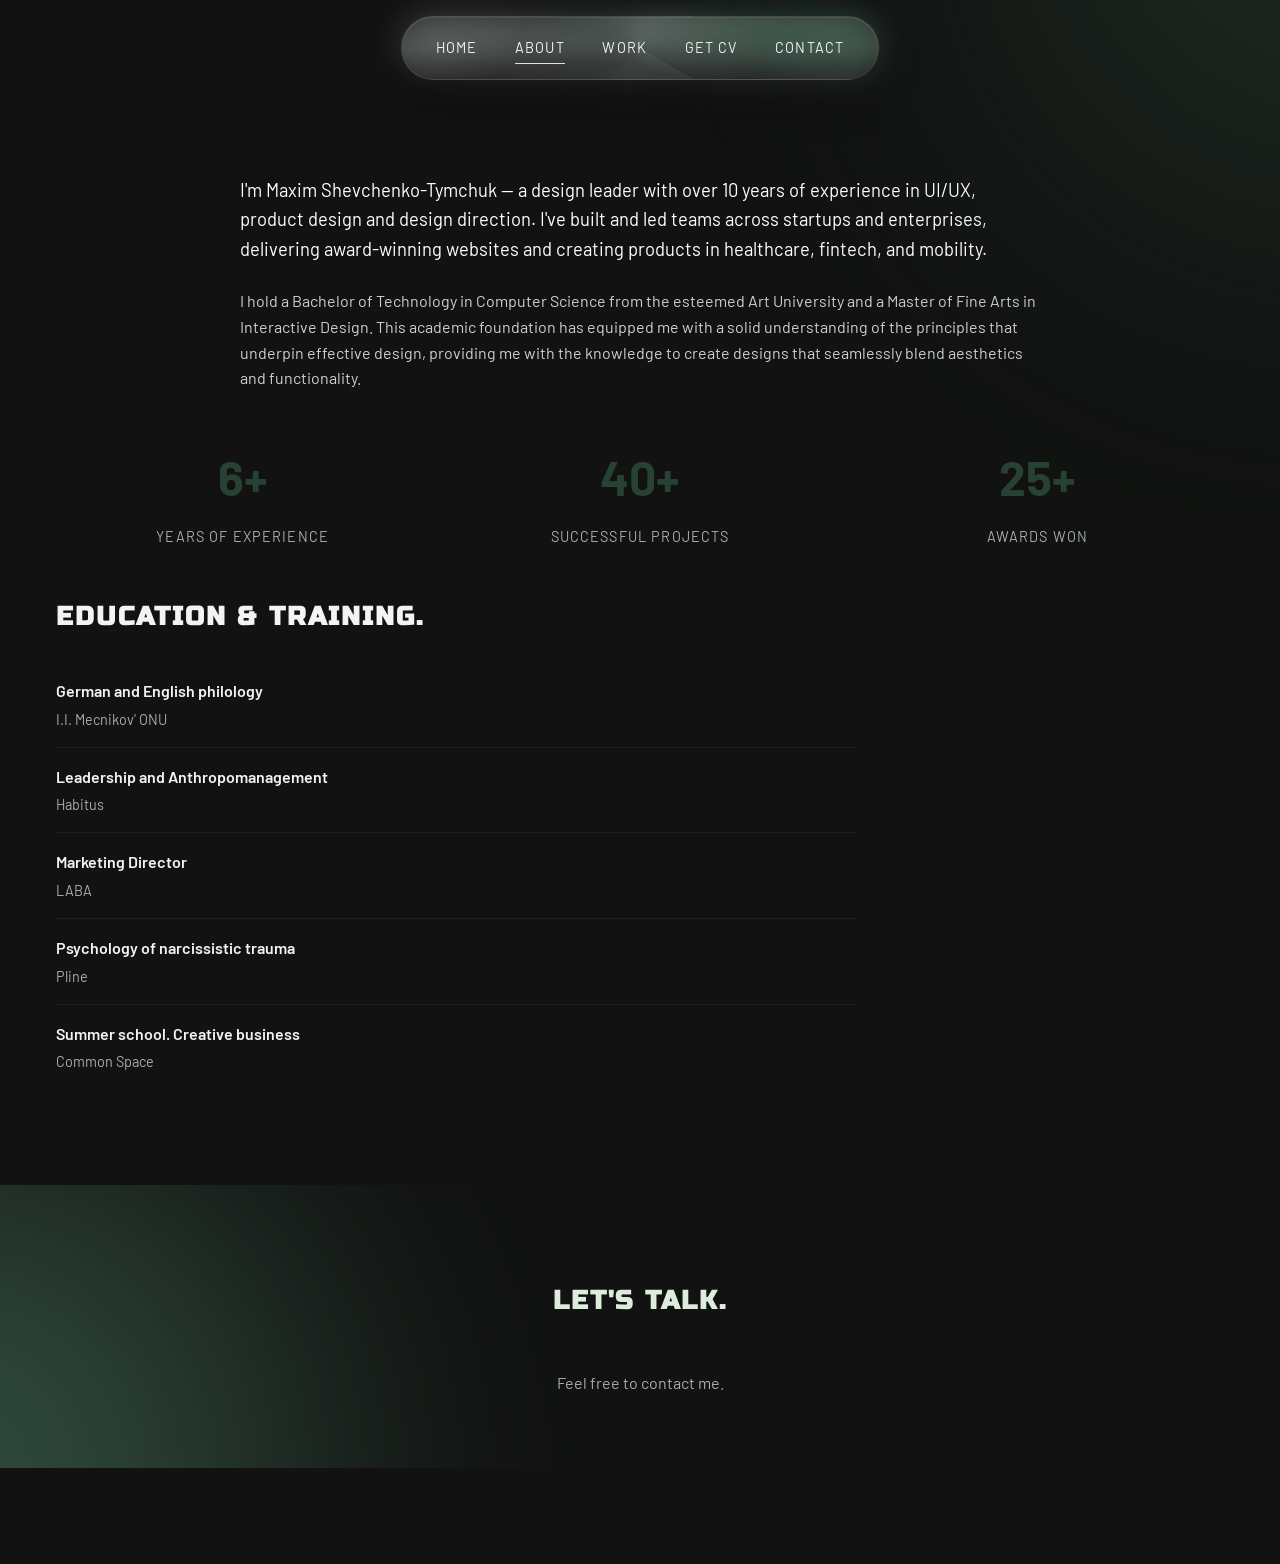
==== commit 50eee41a: "Remove footer and anchor glow in CTA section" ====
--- a/about.html
+++ b/about.html
@@ -115,14 +115,7 @@
     </div>
   </section>
 
-  <!-- Footer -->
-  <footer class="footer">
-    <div class="container">
-      <a href="https://linkedin.com" target="_blank">LINKEDIN</a>
-    </div>
-  </footer>
-
-  <script src="/script.js"></script>
+  <script src="script.js"></script>
 </body>
 </html>
 
--- a/styles.css
+++ b/styles.css
@@ -62,6 +62,8 @@
   --breakpoint-md: 960px;
   --breakpoint-sm: 860px;
 
+  --project-thumb-height: 260px;
+
   /* Nav */
   --nav-height: 64px;
   --nav-radius: 32px;
@@ -93,6 +95,13 @@
   overflow-x: hidden;
   padding-top: calc(var(--nav-height) + var(--spacing-4));
   padding-bottom: var(--spacing-10);
+  min-height: 100vh;
+  display: flex;
+  flex-direction: column;
+}
+
+body.modal-open {
+  overflow: hidden;
 }
 
 body::before {
@@ -108,22 +117,6 @@
   z-index: 0;
   pointer-events: none;
   animation: float-orb 16s ease-in-out infinite alternate;
-}
-
-body::after {
-  content: '';
-  position: fixed;
-  bottom: -38vh;
-  left: -32vw;
-  width: clamp(540px, 72vw, 940px);
-  aspect-ratio: 1;
-  background: radial-gradient(circle at 38% 45%, rgba(72, 118, 94, 0.75), rgba(72, 118, 94, 0.46), transparent 68%);
-  filter: blur(118px);
-  opacity: 0.9;
-  z-index: 0;
-  pointer-events: none;
-  overflow: hidden;
-  animation: float-orb-bottom 12s ease-in-out infinite alternate;
 }
 
 /* Typography */
@@ -1000,7 +993,7 @@
   display: flex;
   align-items: stretch;
   justify-content: center;
-  padding: 0;
+  padding: var(--spacing-7);
   background: color-mix(in hsl, rgba(6, 7, 9, 0.9) 92%, transparent);
   backdrop-filter: blur(18px) saturate(140%);
   -webkit-backdrop-filter: blur(18px) saturate(140%);
@@ -1017,16 +1010,14 @@
 
 .project-modal__content {
   position: relative;
-  width: 100%;
-  max-width: 100%;
-  min-height: 100%;
-  max-height: none;
+  width: min(1100px, 100%);
+  max-height: calc(100vh - var(--spacing-7) * 2);
   background: linear-gradient(160deg, rgba(16, 18, 20, 0.9), rgba(12, 13, 15, 0.96));
   border: 1px solid rgba(255, 255, 255, 0.14);
-  border-radius: 0;
+  border-radius: var(--radius-lg);
   box-shadow: 0 28px 64px rgba(0, 0, 0, 0.55), inset 0 1px 0 rgba(255, 255, 255, 0.12);
   overflow-y: auto;
-  padding: clamp(1rem, 2vw, 1.6rem);
+  padding: clamp(1.4rem, 3vw, 2.2rem);
   transform: translateY(28px);
   opacity: 0;
 }
@@ -1045,133 +1036,135 @@
   pointer-events: none;
 }
 
-.project-modal__grid {
-  position: relative;
+.project-modal__header {
+  text-align: center;
   display: grid;
-  grid-template-columns: 1.1fr 0.9fr;
-  gap: clamp(1.4rem, 2vw, 1.8rem);
-  align-items: center;
-}
-
-.project-modal__media {
-  position: relative;
-  border-radius: 1rem;
-  border: 1px solid rgba(255, 255, 255, 0.14);
-  background: #0c0d0f;
-  overflow: hidden;
-  box-shadow: inset 0 1px 0 rgba(255, 255, 255, 0.08);
-  padding: clamp(0.85rem, 1.8vw, 1.25rem);
-  max-width: min(720px, 92vw);
-  margin-inline: auto;
-}
-
-.project-modal__media img {
-  width: 100%;
-  height: auto;
-  display: block;
-  border-radius: inherit;
-  transition: transform 0.6s ease;
-  max-height: 520px;
-  object-fit: contain;
-}
-
-.project-modal.is-active .project-modal__media img {
-  transform: scale(1.06);
-}
-
-.project-modal__info {
-  position: relative;
-  display: flex;
-  flex-direction: column;
   gap: var(--spacing-3);
-  z-index: 1;
-}
-
-.project-modal__description {
-  display: grid;
-  gap: var(--spacing-2);
-  color: #dce0e6;
-  line-height: var(--line-height-snug);
 }
 
 .project-modal__title {
-  font-size: clamp(1.6rem, 3vw, 2.2rem);
+  font-size: clamp(1.7rem, 3.1vw, 2.35rem);
   margin: 0;
-}
-
-.project-modal__summary {
-  color: #d9dde4;
-  line-height: 1.75;
-  font-size: clamp(1.05rem, 1.25vw, 1.2rem);
 }
 
 .project-modal__meta {
   list-style: none;
   display: flex;
   flex-wrap: wrap;
+  justify-content: center;
   gap: var(--spacing-2);
   padding: 0;
   margin: 0;
 }
 
 .project-modal__pill {
-  padding: 0.45rem 0.75rem;
-  background: rgba(255, 255, 255, 0.04);
+  padding: 0.45rem 0.9rem;
+  background: rgba(255, 255, 255, 0.06);
   border-radius: var(--radius-pill);
   border: 1px solid rgba(255, 255, 255, 0.12);
   font-size: var(--font-size-small);
   color: var(--muted);
 }
 
+.project-modal__summary-row {
+  display: flex;
+  gap: clamp(1rem, 2vw, 1.6rem);
+  align-items: stretch;
+  justify-content: center;
+  flex-wrap: wrap;
+}
+
+.project-modal__thumb-card {
+  margin: 0;
+  padding: 0;
+  background: none;
+  border: none;
+  border-radius: 0;
+  box-shadow: none;
+  max-width: 320px;
+  flex: 0 0 auto;
+}
+
+.project-modal__thumb {
+  width: 100%;
+  max-height: var(--project-thumb-height);
+  object-fit: cover;
+  display: block;
+  border-radius: var(--radius-md);
+  box-shadow: 0 18px 38px rgba(0, 0, 0, 0.45);
+}
+
+.project-modal__accordion {
+  flex: 1 1 320px;
+  background: none;
+  border: none;
+  border-radius: 0;
+  padding: clamp(0.35rem, 1vw, 0.75rem) 0;
+  display: flex;
+  flex-direction: column;
+  gap: var(--spacing-3);
+  max-height: var(--project-thumb-height);
+  overflow: hidden;
+  transition: max-height 0.3s ease;
+  position: relative;
+}
+
+.project-modal__accordion.is-open {
+  max-height: 1200px;
+}
+
+.project-modal__description {
+  display: grid;
+  gap: var(--spacing-2);
+}
+
 .project-modal__description p {
-  font-size: clamp(1.05rem, 1.2vw, 1.15rem);
+  font-size: clamp(1.02rem, 1.2vw, 1.12rem);
   line-height: 1.75;
   margin: 0;
 }
 
-.project-modal__description p + p {
-  margin-top: var(--spacing-2);
-}
-
-.project-modal__thumbnails {
+.project-modal__accordion-toggle {
+  align-self: flex-start;
+  padding: 0.65rem 1.2rem;
+  border-radius: var(--radius-pill);
+  border: 1px solid rgba(255, 255, 255, 0.18);
+  background: rgba(70, 132, 104, 0.18);
+  color: var(--fg);
+  letter-spacing: var(--letter-spacing-kicker);
+  text-transform: uppercase;
+  cursor: pointer;
+  transition: transform 0.2s ease, background 0.2s ease, border-color 0.2s ease;
+  z-index: 1;
+}
+
+.project-modal__accordion-toggle:hover,
+.project-modal__accordion-toggle:focus-visible {
+  transform: translateY(-1px);
+  background: rgba(70, 132, 104, 0.28);
+  border-color: rgba(255, 255, 255, 0.24);
+}
+
+.project-modal__gallery {
   display: grid;
-  grid-template-columns: repeat(auto-fit, minmax(96px, 1fr));
-  gap: var(--spacing-2);
-  margin-top: var(--spacing-3);
-}
-
-.project-modal__thumbnail {
-  padding: 0;
+  gap: var(--spacing-3);
+  margin-top: clamp(1.4rem, 2.4vw, 2rem);
+}
+
+.project-modal__gallery img {
+  width: 100%;
+  display: block;
+  border-radius: var(--radius-md);
   border: 1px solid rgba(255, 255, 255, 0.12);
-  background: rgba(255, 255, 255, 0.02);
-  border-radius: var(--radius-md);
-  overflow: hidden;
-  cursor: pointer;
-  transition: border-color 0.2s ease, transform 0.2s ease;
-}
-
-.project-modal__thumbnail img {
-  width: 100%;
-  display: block;
-  height: 100%;
+  background: rgba(0, 0, 0, 0.35);
   object-fit: cover;
-}
-
-.project-modal__thumbnail.is-active {
-  border-color: rgba(70, 132, 104, 0.65);
-  box-shadow: 0 0 0 1px rgba(70, 132, 104, 0.35);
-}
-
-.project-modal__thumbnail:focus-visible,
-.project-modal__thumbnail:hover {
-  transform: translateY(-2px);
-  border-color: rgba(255, 255, 255, 0.32);
+  box-shadow: 0 18px 42px rgba(0, 0, 0, 0.46);
 }
 
 .project-modal__close {
   position: absolute;
-  top: 20px;
-  right: 20px;
+  top: 16px;
+  right: 16px;
   width: 42px;
   height: 42px;
   border-radius: 50%;
@@ -1193,20 +1186,21 @@
   border-color: rgba(255, 255, 255, 0.22);
 }
 
-@media (max-width: 880px) {
-  .project-modal__grid {
-    grid-template-columns: 1fr;
-  }
-}
-
-@media (max-width: 640px) {
+@media (max-width: 720px) {
+  :root {
+    --project-thumb-height: 220px;
+  }
+
+  .project-modal {
+    padding: var(--spacing-5);
+  }
+
   .project-modal__content {
-    padding: 0.75rem;
-  }
-
-  .project-modal__media,
-  .project-modal__info {
-    width: 100%;
+    max-height: calc(100vh - var(--spacing-5) * 2);
+  }
+
+  .project-modal__summary-row {
+    gap: var(--spacing-3);
   }
 }
 
@@ -1220,7 +1214,6 @@
     opacity: 1;
   }
 }
-
 /* Experience Timeline */
 .experience-section {
   display: flex;
@@ -1344,8 +1337,31 @@
 
 /* CTA Section */
 .cta-section {
+  position: relative;
   text-align: center;
   padding: var(--spacing-10) 0 var(--spacing-8) 0;
+  overflow: hidden;
+  isolation: isolate;
+}
+
+.cta-section .container {
+  position: relative;
+  z-index: 1;
+}
+
+.cta-section::after {
+  content: '';
+  position: absolute;
+  bottom: -58vh;
+  left: -32vw;
+  width: clamp(540px, 72vw, 940px);
+  aspect-ratio: 1;
+  background: radial-gradient(circle at 38% 45%, rgba(72, 118, 94, 0.75), rgba(72, 118, 94, 0.46), transparent 68%);
+  filter: blur(118px);
+  opacity: 0.9;
+  z-index: 0;
+  pointer-events: none;
+  animation: float-orb-bottom 12s ease-in-out infinite alternate;
 }
 
 .cta-heading {
@@ -1450,27 +1466,6 @@
   opacity: 0.8;
 }
 
-/* Footer */
-.footer {
-  padding: var(--spacing-8) 0;
-  border-top: 1px solid var(--lines);
-  text-align: left;
-}
-
-.footer a {
-  color: var(--accent);
-  font-size: var(--font-size-h2);
-  font-weight: var(--font-weight-bold);
-  text-transform: uppercase;
-  letter-spacing: var(--letter-spacing-kicker);
-  text-decoration: none;
-  transition: opacity 0.2s ease;
-}
-
-.footer a:hover {
-  opacity: 0.8;
-}
-
 /* Responsive Design */
   @media (max-width: 960px) {
   .nav-container {
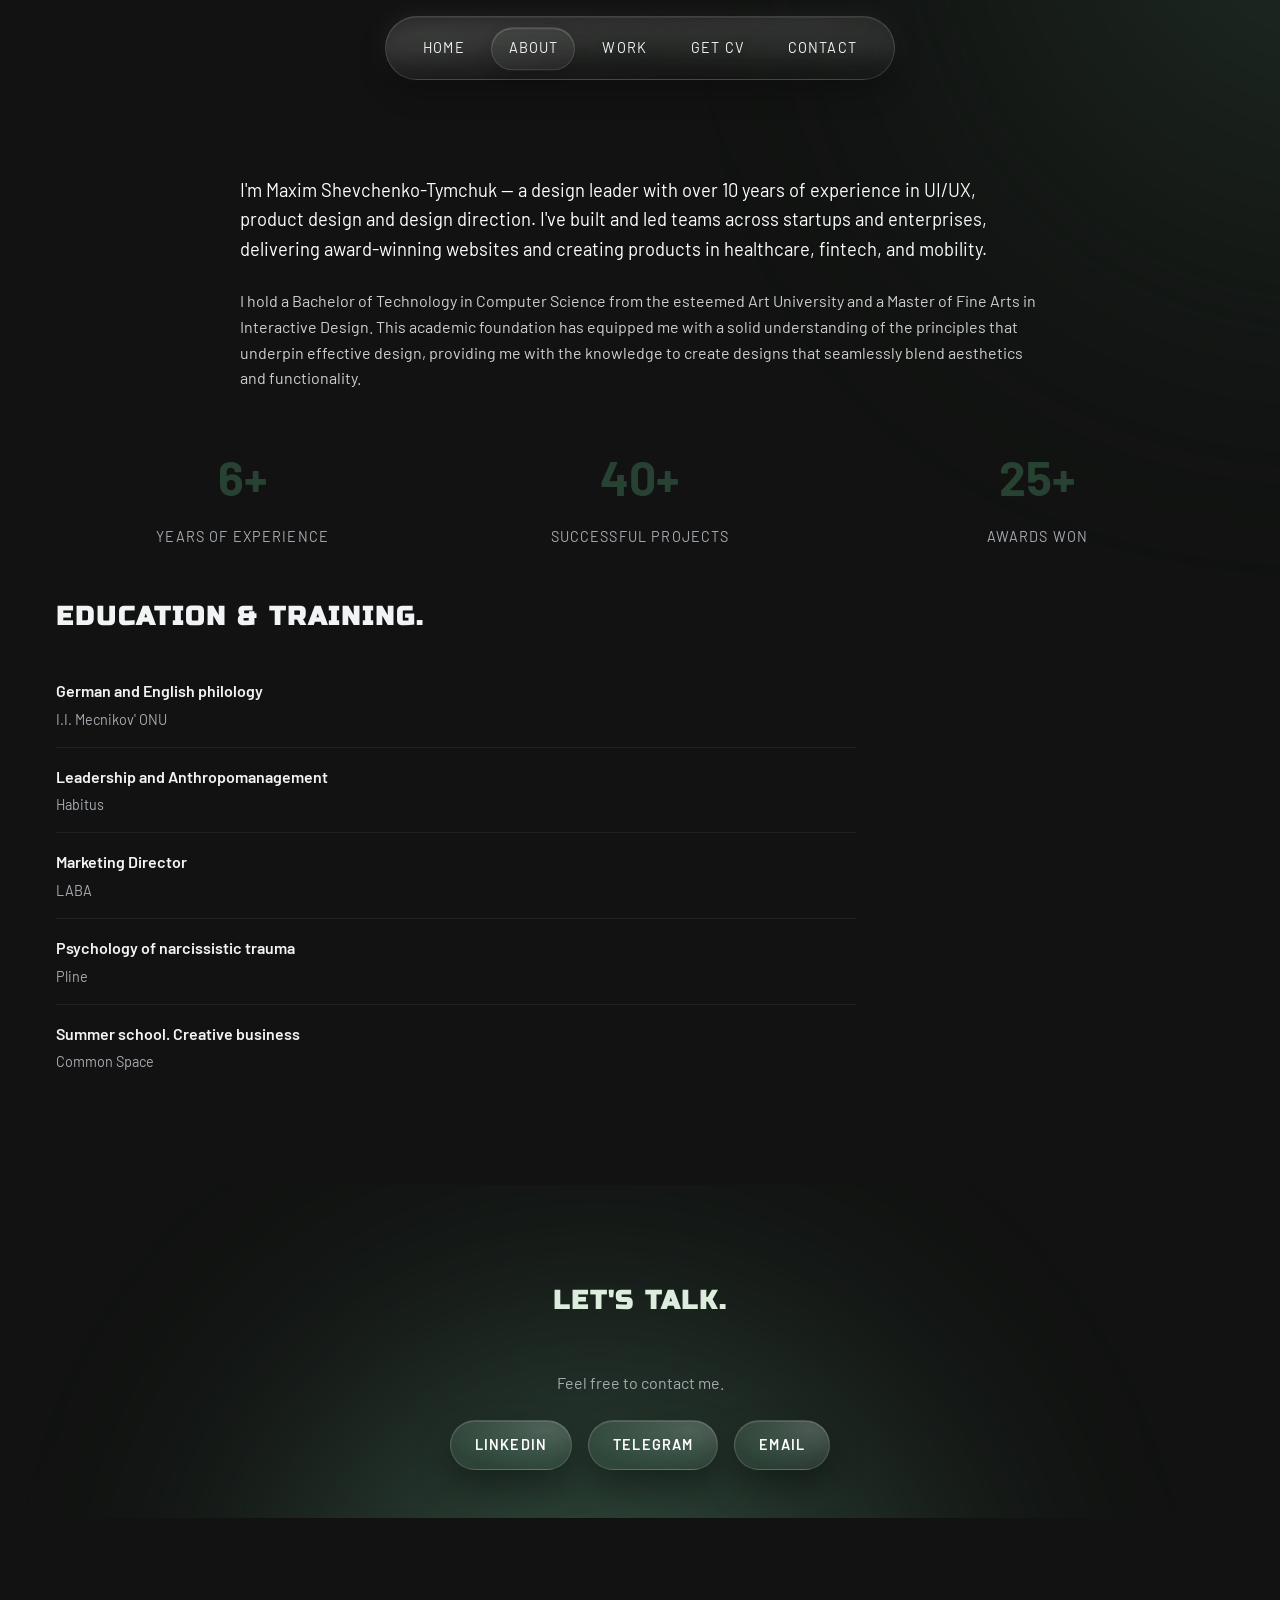
==== commit f94f4a32: "Enhance CTA buttons and hover interaction" ====
--- a/about.html
+++ b/about.html
@@ -112,6 +112,11 @@
     <div class="container">
       <h2 class="cta-heading">let's talk</h2>
       <p class="cta-text">Feel free to contact me.</p>
+      <div class="cta-links">
+        <a href="https://linkedin.com" target="_blank" class="btn">LINKEDIN</a>
+        <a href="https://telegram.org" target="_blank" class="btn">TELEGRAM</a>
+        <a href="mailto:i.am@maximshevchenko.com" class="btn">EMAIL</a>
+      </div>
     </div>
   </section>
 
--- a/styles.css
+++ b/styles.css
@@ -62,7 +62,7 @@
   --breakpoint-md: 960px;
   --breakpoint-sm: 860px;
 
-  --project-thumb-height: 260px;
+  --project-thumb-height: 230px;
 
   /* Nav */
   --nav-height: 64px;
@@ -182,15 +182,14 @@
   align-items: center;
   justify-content: center;
   gap: var(--nav-gap);
-  background: linear-gradient(145deg, rgba(255, 255, 255, 0.06), rgba(255, 255, 255, 0.015)),
-              radial-gradient(160% 180% at 18% 20%, rgba(39, 65, 51, 0.18), transparent 55%),
-              radial-gradient(140% 150% at 80% 10%, rgba(255, 255, 255, 0.08), transparent 50%),
-              conic-gradient(from 120deg at 50% 50%, rgba(255, 255, 255, 0.08), rgba(255, 255, 255, 0.02), rgba(255, 255, 255, 0.1), rgba(255, 255, 255, 0.02));
+  background: linear-gradient(145deg, rgba(255, 255, 255, 0.04), rgba(255, 255, 255, 0.01)),
+              radial-gradient(160% 180% at 18% 20%, rgba(255, 255, 255, 0.06), transparent 58%),
+              radial-gradient(140% 150% at 80% 10%, rgba(255, 255, 255, 0.05), transparent 50%);
   border-radius: var(--nav-radius);
-  border: 1px solid rgba(255, 255, 255, 0.12);
-  box-shadow: 0 18px 44px rgba(0, 0, 0, 0.32), inset 0 1px 0 rgba(255, 255, 255, 0.08);
-  backdrop-filter: blur(11px) saturate(145%) contrast(108%);
-  -webkit-backdrop-filter: blur(11px) saturate(145%) contrast(108%);
+  border: 1px solid rgba(255, 255, 255, 0.16);
+  box-shadow: 0 12px 28px rgba(0, 0, 0, 0.22), inset 0 1px 0 rgba(255, 255, 255, 0.08);
+  backdrop-filter: blur(12px) saturate(130%) contrast(104%);
+  -webkit-backdrop-filter: blur(12px) saturate(130%) contrast(104%);
   pointer-events: auto;
 }
 
@@ -200,13 +199,13 @@
   inset: -1px;
   border-radius: inherit;
   background:
-    radial-gradient(110% 120% at 12% 22%, rgba(255, 255, 255, 0.22), transparent 55%),
-    radial-gradient(120% 140% at 82% 8%, rgba(70, 132, 104, 0.3), transparent 55%),
-    conic-gradient(from 170deg at 50% 50%, rgba(255, 255, 255, 0.16), rgba(255, 255, 255, 0.04), rgba(255, 255, 255, 0.18), rgba(255, 255, 255, 0.04));
-  filter: blur(16px) saturate(180%);
-  opacity: 0.92;
+    radial-gradient(110% 120% at 12% 22%, rgba(255, 255, 255, 0.14), transparent 55%),
+    radial-gradient(120% 140% at 82% 8%, rgba(255, 255, 255, 0.1), transparent 55%);
+  filter: blur(10px) saturate(150%);
+  opacity: 0.6;
   mix-blend-mode: screen;
   pointer-events: none;
+  z-index: 0;
 }
 
 .nav-container::after {
@@ -216,11 +215,31 @@
   border-radius: inherit;
   background:
     radial-gradient(130% 150% at 0% 50%, rgba(255, 255, 255, 0.12), transparent 35%),
-    radial-gradient(140% 160% at 100% 50%, rgba(70, 132, 104, 0.18), transparent 40%),
-    linear-gradient(120deg, rgba(255, 255, 255, 0.04), transparent 25%, rgba(255, 255, 255, 0.08) 50%, transparent 75%, rgba(255, 255, 255, 0.04));
-  mix-blend-mode: soft-light;
-  opacity: 0.85;
+    radial-gradient(140% 160% at 100% 50%, rgba(255, 255, 255, 0.1), transparent 40%);
+  mix-blend-mode: screen;
+  opacity: 0.48;
   pointer-events: none;
+  z-index: 0;
+}
+
+.nav-indicator {
+  position: absolute;
+  top: 50%;
+  left: 0;
+  height: 70%;
+  min-width: 4rem;
+  border-radius: calc(var(--nav-radius) - 10px);
+  background: rgba(255, 255, 255, 0.06);
+  box-shadow: inset 0 1px 0 rgba(255, 255, 255, 0.2),
+              0 6px 16px rgba(0, 0, 0, 0.15);
+  border: 1px solid rgba(255, 255, 255, 0.12);
+  backdrop-filter: none;
+  -webkit-backdrop-filter: none;
+  transform: translateY(-50%);
+  transition: left 0.38s ease, width 0.38s ease, opacity 0.25s ease;
+  opacity: 0;
+  pointer-events: none;
+  z-index: 1;
 }
 
 .nav-links {
@@ -239,31 +258,13 @@
   color: var(--fg);
   transition: opacity 0.2s ease, color 0.2s ease;
   position: relative;
-  padding: 0.08rem 0;
+  padding: 0.18rem 0.2rem;
   display: inline-block;
+  z-index: 2;
 }
 
 .nav-links a:hover {
   opacity: 1;
-}
-
-.nav-links a::after {
-  content: '';
-  position: absolute;
-  left: 50%;
-  bottom: -0.18rem;
-  width: 0;
-  height: 1px;
-  background: currentColor;
-  transition: width 0.3s ease, left 0.3s ease;
-  opacity: 0.9;
-}
-
-.nav-links a:hover::after,
-.nav-links a:focus-visible::after,
-.nav-links a.active::after {
-  width: 100%;
-  left: 0;
 }
 
 
@@ -296,8 +297,8 @@
   border-radius: 32px;
   border: 1px solid rgba(255, 255, 255, 0.12);
   background: linear-gradient(145deg, rgba(255, 255, 255, 0.08), rgba(255, 255, 255, 0.02)),
-              radial-gradient(160% 160% at 82% 18%, rgba(255, 255, 255, 0.16), transparent 55%),
-              radial-gradient(140% 160% at 25% 50%, rgba(39, 65, 51, 0.22), transparent 60%);
+              radial-gradient(160% 160% at 82% 18%, rgba(255, 255, 255, 0.14), transparent 55%),
+              radial-gradient(140% 160% at 25% 50%, rgba(255, 255, 255, 0.12), transparent 60%);
   box-shadow: 0 16px 44px rgba(0, 0, 0, 0.35), inset 0 1px 0 rgba(255, 255, 255, 0.08);
   backdrop-filter: blur(14px) saturate(150%);
   -webkit-backdrop-filter: blur(14px) saturate(150%);
@@ -323,11 +324,11 @@
   inset: -1px;
   border-radius: inherit;
   background:
-    radial-gradient(140% 160% at 15% 50%, rgba(70, 132, 104, 0.26), transparent 45%),
-    radial-gradient(120% 140% at 90% 20%, rgba(255, 255, 255, 0.28), transparent 55%),
-    conic-gradient(from 160deg at 80% 50%, rgba(255, 255, 255, 0.14), rgba(255, 255, 255, 0.03), rgba(255, 255, 255, 0.18), rgba(255, 255, 255, 0.04));
-  filter: blur(20px) saturate(170%);
-  opacity: 0.75;
+    radial-gradient(140% 160% at 15% 50%, rgba(255, 255, 255, 0.18), transparent 45%),
+    radial-gradient(120% 140% at 90% 20%, rgba(255, 255, 255, 0.26), transparent 55%),
+    conic-gradient(from 160deg at 80% 50%, rgba(255, 255, 255, 0.16), rgba(255, 255, 255, 0.05), rgba(255, 255, 255, 0.2), rgba(255, 255, 255, 0.05));
+  filter: blur(16px) saturate(150%);
+  opacity: 0.7;
   pointer-events: none;
 }
 
@@ -892,6 +893,7 @@
   cursor: grab;
   user-select: none;
   transition: box-shadow 0.2s ease, transform 0.2s ease;
+  animation: panel-float 12s ease-in-out infinite alternate;
 }
 
 .desktop-panel:active {
@@ -935,7 +937,7 @@
   border: 1px solid rgba(255, 255, 255, 0.14);
   box-shadow: inset 0 1px 0 rgba(255, 255, 255, 0.1);
   transition: transform 0.35s ease, box-shadow 0.35s ease;
-  animation: panel-drift 11s ease-in-out infinite alternate;
+  transform: scale(var(--panel-img-scale));
 }
 
 .desktop-panel:hover .desktop-panel__body img {
@@ -943,20 +945,20 @@
   box-shadow: 0 16px 32px rgba(0, 0, 0, 0.32), inset 0 1px 0 rgba(255, 255, 255, 0.12);
 }
 
-@keyframes panel-drift {
-  0% { transform: translate3d(0, 0, 0) scale(var(--panel-img-scale)); }
-  50% { transform: translate3d(6px, -4px, 0) scale(var(--panel-img-scale)); }
-  100% { transform: translate3d(-6px, 6px, 0) scale(var(--panel-img-scale)); }
-}
-
-.desktop-panel:nth-child(2) .desktop-panel__body img {
-  animation-duration: 13s;
-  animation-delay: -3s;
-}
-
-.desktop-panel:nth-child(3) .desktop-panel__body img {
-  animation-duration: 15s;
-  animation-delay: -5s;
+.desktop-panel:nth-child(2) {
+  animation-duration: 14s;
+  animation-delay: -2s;
+}
+
+.desktop-panel:nth-child(3) {
+  animation-duration: 16s;
+  animation-delay: -4s;
+}
+
+@keyframes panel-float {
+  0% { transform: translate3d(0, 0, 0); }
+  50% { transform: translate3d(8px, -10px, 0); }
+  100% { transform: translate3d(-8px, 12px, 0); }
 }
 
 @media (max-width: 900px) {
@@ -994,9 +996,9 @@
   align-items: stretch;
   justify-content: center;
   padding: var(--spacing-7);
-  background: color-mix(in hsl, rgba(6, 7, 9, 0.9) 92%, transparent);
-  backdrop-filter: blur(18px) saturate(140%);
-  -webkit-backdrop-filter: blur(18px) saturate(140%);
+  background: color-mix(in hsl, rgba(6, 7, 9, 0.62) 60%, rgba(24, 30, 32, 0.48));
+  backdrop-filter: blur(22px) saturate(150%) brightness(102%);
+  -webkit-backdrop-filter: blur(22px) saturate(150%) brightness(102%);
   opacity: 0;
   pointer-events: none;
   transition: opacity 0.35s ease;
@@ -1031,8 +1033,8 @@
   inset: 0;
   background: radial-gradient(120% 140% at 18% 24%, rgba(70, 132, 104, 0.28), transparent 55%),
               radial-gradient(120% 140% at 78% 18%, rgba(255, 255, 255, 0.18), transparent 60%);
-  opacity: 0.75;
-  filter: blur(2px);
+  opacity: 0.6;
+  filter: blur(4px) saturate(110%);
   pointer-events: none;
 }
 
@@ -1054,22 +1056,24 @@
   justify-content: center;
   gap: var(--spacing-2);
   padding: 0;
-  margin: 0;
+  margin: 0 0 var(--spacing-6);
+  padding-bottom: var(--spacing-2);
 }
 
 .project-modal__pill {
-  padding: 0.45rem 0.9rem;
-  background: rgba(255, 255, 255, 0.06);
+  padding: 0.5rem 1rem;
+  background: transparent;
   border-radius: var(--radius-pill);
-  border: 1px solid rgba(255, 255, 255, 0.12);
+  border: 1px solid rgba(255, 255, 255, 0.24);
   font-size: var(--font-size-small);
-  color: var(--muted);
+  color: var(--fg);
+  box-shadow: inset 0 1px 0 rgba(255, 255, 255, 0.1);
 }
 
 .project-modal__summary-row {
   display: flex;
   gap: clamp(1rem, 2vw, 1.6rem);
-  align-items: stretch;
+  align-items: flex-start;
   justify-content: center;
   flex-wrap: wrap;
 }
@@ -1081,7 +1085,7 @@
   border: none;
   border-radius: 0;
   box-shadow: none;
-  max-width: 320px;
+  max-width: 280px;
   flex: 0 0 auto;
 }
 
@@ -1095,54 +1099,85 @@
 }
 
 .project-modal__accordion {
+  --project-accordion-closed-max: var(--project-thumb-height);
+  --project-accordion-open-max: var(--project-thumb-height);
+  --project-accordion-description-max: var(--project-thumb-height);
+  --project-accordion-description-open-max: var(--project-thumb-height);
+  --project-accordion-lines: 6;
   flex: 1 1 320px;
   background: none;
   border: none;
   border-radius: 0;
-  padding: clamp(0.35rem, 1vw, 0.75rem) 0;
-  display: flex;
-  flex-direction: column;
-  gap: var(--spacing-3);
-  max-height: var(--project-thumb-height);
+  padding: clamp(0.75rem, 1.4vw, 1.1rem) 0;
+  display: grid;
+  grid-template-rows: 1fr auto;
+  align-items: start;
+  gap: var(--spacing-2);
+  position: relative;
+  max-height: var(--project-accordion-closed-max);
   overflow: hidden;
-  transition: max-height 0.3s ease;
-  position: relative;
+  transition: max-height 0.35s ease;
 }
 
 .project-modal__accordion.is-open {
-  max-height: 1200px;
+  max-height: var(--project-accordion-open-max);
 }
 
 .project-modal__description {
-  display: grid;
-  gap: var(--spacing-2);
+  display: -webkit-box;
+  -webkit-box-orient: vertical;
+  -webkit-line-clamp: var(--project-accordion-lines);
+  max-height: var(--project-accordion-description-max);
+  overflow: hidden;
+  position: relative;
+  transition: max-height 0.35s ease;
+}
+
+.project-modal__description::after {
+  content: none;
+}
+
+.project-modal__accordion.is-open .project-modal__description {
+  max-height: var(--project-accordion-description-open-max);
+  overflow: visible;
+  -webkit-line-clamp: unset;
+  display: block;
 }
 
 .project-modal__description p {
-  font-size: clamp(1.02rem, 1.2vw, 1.12rem);
-  line-height: 1.75;
+  font-size: clamp(1.08rem, 1.35vw, 1.24rem);
+  line-height: 1.78;
   margin: 0;
 }
 
+.project-modal__description p + p {
+  margin-top: var(--spacing-2);
+}
+
 .project-modal__accordion-toggle {
-  align-self: flex-start;
-  padding: 0.65rem 1.2rem;
-  border-radius: var(--radius-pill);
-  border: 1px solid rgba(255, 255, 255, 0.18);
-  background: rgba(70, 132, 104, 0.18);
+  border: none;
+  background: transparent;
   color: var(--fg);
-  letter-spacing: var(--letter-spacing-kicker);
-  text-transform: uppercase;
+  letter-spacing: 0.01em;
+  text-transform: none;
   cursor: pointer;
-  transition: transform 0.2s ease, background 0.2s ease, border-color 0.2s ease;
+  transition: color 0.2s ease;
   z-index: 1;
+  display: inline-flex;
+  align-items: center;
+  gap: 0.35rem;
+  font-size: clamp(1rem, 1.1vw, 1.08rem);
+  text-decoration: underline;
+  padding: 0;
+  vertical-align: baseline;
+  justify-self: start;
+  align-self: start;
+  text-align: left;
 }
 
 .project-modal__accordion-toggle:hover,
 .project-modal__accordion-toggle:focus-visible {
-  transform: translateY(-1px);
-  background: rgba(70, 132, 104, 0.28);
-  border-color: rgba(255, 255, 255, 0.24);
+  color: rgba(255, 255, 255, 0.8);
 }
 
 .project-modal__gallery {
@@ -1154,36 +1189,63 @@
 .project-modal__gallery img {
   width: 100%;
   display: block;
-  border-radius: var(--radius-md);
-  border: 1px solid rgba(255, 255, 255, 0.12);
-  background: rgba(0, 0, 0, 0.35);
+  border: none;
+  border-radius: 0;
   object-fit: cover;
-  box-shadow: 0 18px 42px rgba(0, 0, 0, 0.46);
+  box-shadow: none;
 }
 
 .project-modal__close {
-  position: absolute;
-  top: 16px;
-  right: 16px;
-  width: 42px;
-  height: 42px;
-  border-radius: 50%;
-  border: 1px solid rgba(255, 255, 255, 0.18);
-  background: rgba(0, 0, 0, 0.4);
+  position: fixed;
+  top: clamp(1.25rem, 2vw, 1.75rem);
+  right: clamp(1.25rem, 2vw, 1.75rem);
+  width: 44px;
+  height: 44px;
+  border-radius: 999px;
+  border: 1px solid rgba(255, 255, 255, 0.24);
+  background:
+    linear-gradient(160deg, rgba(255, 255, 255, 0.12), rgba(255, 255, 255, 0.02)),
+    radial-gradient(120% 120% at 20% 20%, rgba(70, 132, 104, 0.28), transparent 55%),
+    radial-gradient(140% 140% at 80% 10%, rgba(255, 255, 255, 0.18), transparent 60%);
   color: var(--fg);
-  font-size: 1.2rem;
+  font-size: 1.1rem;
   display: grid;
   place-items: center;
   cursor: pointer;
-  transition: transform 0.2s ease, background 0.2s ease, border-color 0.2s ease;
-  z-index: 3;
+  transition: transform 0.28s cubic-bezier(0.22, 0.61, 0.36, 1), background 0.28s cubic-bezier(0.22, 0.61, 0.36, 1), border-color 0.28s cubic-bezier(0.22, 0.61, 0.36, 1), box-shadow 0.28s cubic-bezier(0.22, 0.61, 0.36, 1);
+  z-index: 2200;
+  box-shadow: 0 10px 22px rgba(0, 0, 0, 0.28), inset 0 1px 0 rgba(255, 255, 255, 0.28);
+  backdrop-filter: blur(16px) saturate(140%);
+  -webkit-backdrop-filter: blur(16px) saturate(140%);
+  overflow: hidden;
+  isolation: isolate;
+}
+
+.project-modal__close::after {
+  content: '';
+  position: absolute;
+  inset: -45%;
+  background: radial-gradient(140% 140% at var(--glow-x, 50%) var(--glow-y, 50%), rgba(70, 132, 104, 0.6), transparent 60%);
+  opacity: 0.12;
+  transition: opacity 0.25s ease;
+  pointer-events: none;
+  mix-blend-mode: screen;
 }
 
 .project-modal__close:hover,
 .project-modal__close:focus-visible {
-  transform: scale(1.05);
-  background: rgba(255, 255, 255, 0.08);
-  border-color: rgba(255, 255, 255, 0.22);
+  transform: translateY(-2px) scale(1.06);
+  background:
+    linear-gradient(160deg, rgba(255, 255, 255, 0.18), rgba(255, 255, 255, 0.05)),
+    radial-gradient(120% 120% at 20% 20%, rgba(70, 132, 104, 0.34), transparent 55%),
+    radial-gradient(140% 140% at 80% 10%, rgba(255, 255, 255, 0.22), transparent 60%);
+  border-color: rgba(255, 255, 255, 0.3);
+  box-shadow: 0 18px 32px rgba(0, 0, 0, 0.38), inset 0 1px 0 rgba(255, 255, 255, 0.4);
+}
+
+.project-modal__close:hover::after,
+.project-modal__close:focus-visible::after {
+  opacity: 0.4;
 }
 
 @media (max-width: 720px) {
@@ -1352,11 +1414,12 @@
 .cta-section::after {
   content: '';
   position: absolute;
-  bottom: -58vh;
-  left: -32vw;
-  width: clamp(540px, 72vw, 940px);
+  top: 10%;
+  left: 50%;
+  width: clamp(520px, 68vw, 900px);
   aspect-ratio: 1;
-  background: radial-gradient(circle at 38% 45%, rgba(72, 118, 94, 0.75), rgba(72, 118, 94, 0.46), transparent 68%);
+  transform: translateX(-50%);
+  background: radial-gradient(circle at 45% 50%, rgba(72, 118, 94, 0.75), rgba(72, 118, 94, 0.46), transparent 68%);
   filter: blur(118px);
   opacity: 0.9;
   z-index: 0;
@@ -1432,6 +1495,37 @@
   border-color: rgba(255, 255, 255, 0.18);
 }
 
+.cta-links .btn {
+  overflow: hidden;
+}
+
+.cta-links .btn::after {
+  content: '';
+  position: absolute;
+  inset: -45%;
+  background: radial-gradient(140% 140% at var(--glow-x, 50%) var(--glow-y, 50%), rgba(70, 132, 104, 0.6), transparent 60%);
+  opacity: 0.12;
+  transition: opacity 0.25s ease;
+  pointer-events: none;
+  mix-blend-mode: screen;
+}
+
+.cta-links .btn:hover,
+.cta-links .btn:focus-visible {
+  transform: translateY(-2px) scale(1.06);
+  background:
+    linear-gradient(160deg, rgba(255, 255, 255, 0.18), rgba(255, 255, 255, 0.05)),
+    radial-gradient(120% 120% at 20% 20%, rgba(70, 132, 104, 0.34), transparent 55%),
+    radial-gradient(140% 140% at 80% 10%, rgba(255, 255, 255, 0.22), transparent 60%);
+  border-color: rgba(255, 255, 255, 0.3);
+  box-shadow: 0 18px 32px rgba(0, 0, 0, 0.38), inset 0 1px 0 rgba(255, 255, 255, 0.4);
+}
+
+.cta-links .btn:hover::after,
+.cta-links .btn:focus-visible::after {
+  opacity: 0.4;
+}
+
 .btn-arrow {
   display: inline-block;
   width: 0.5rem;
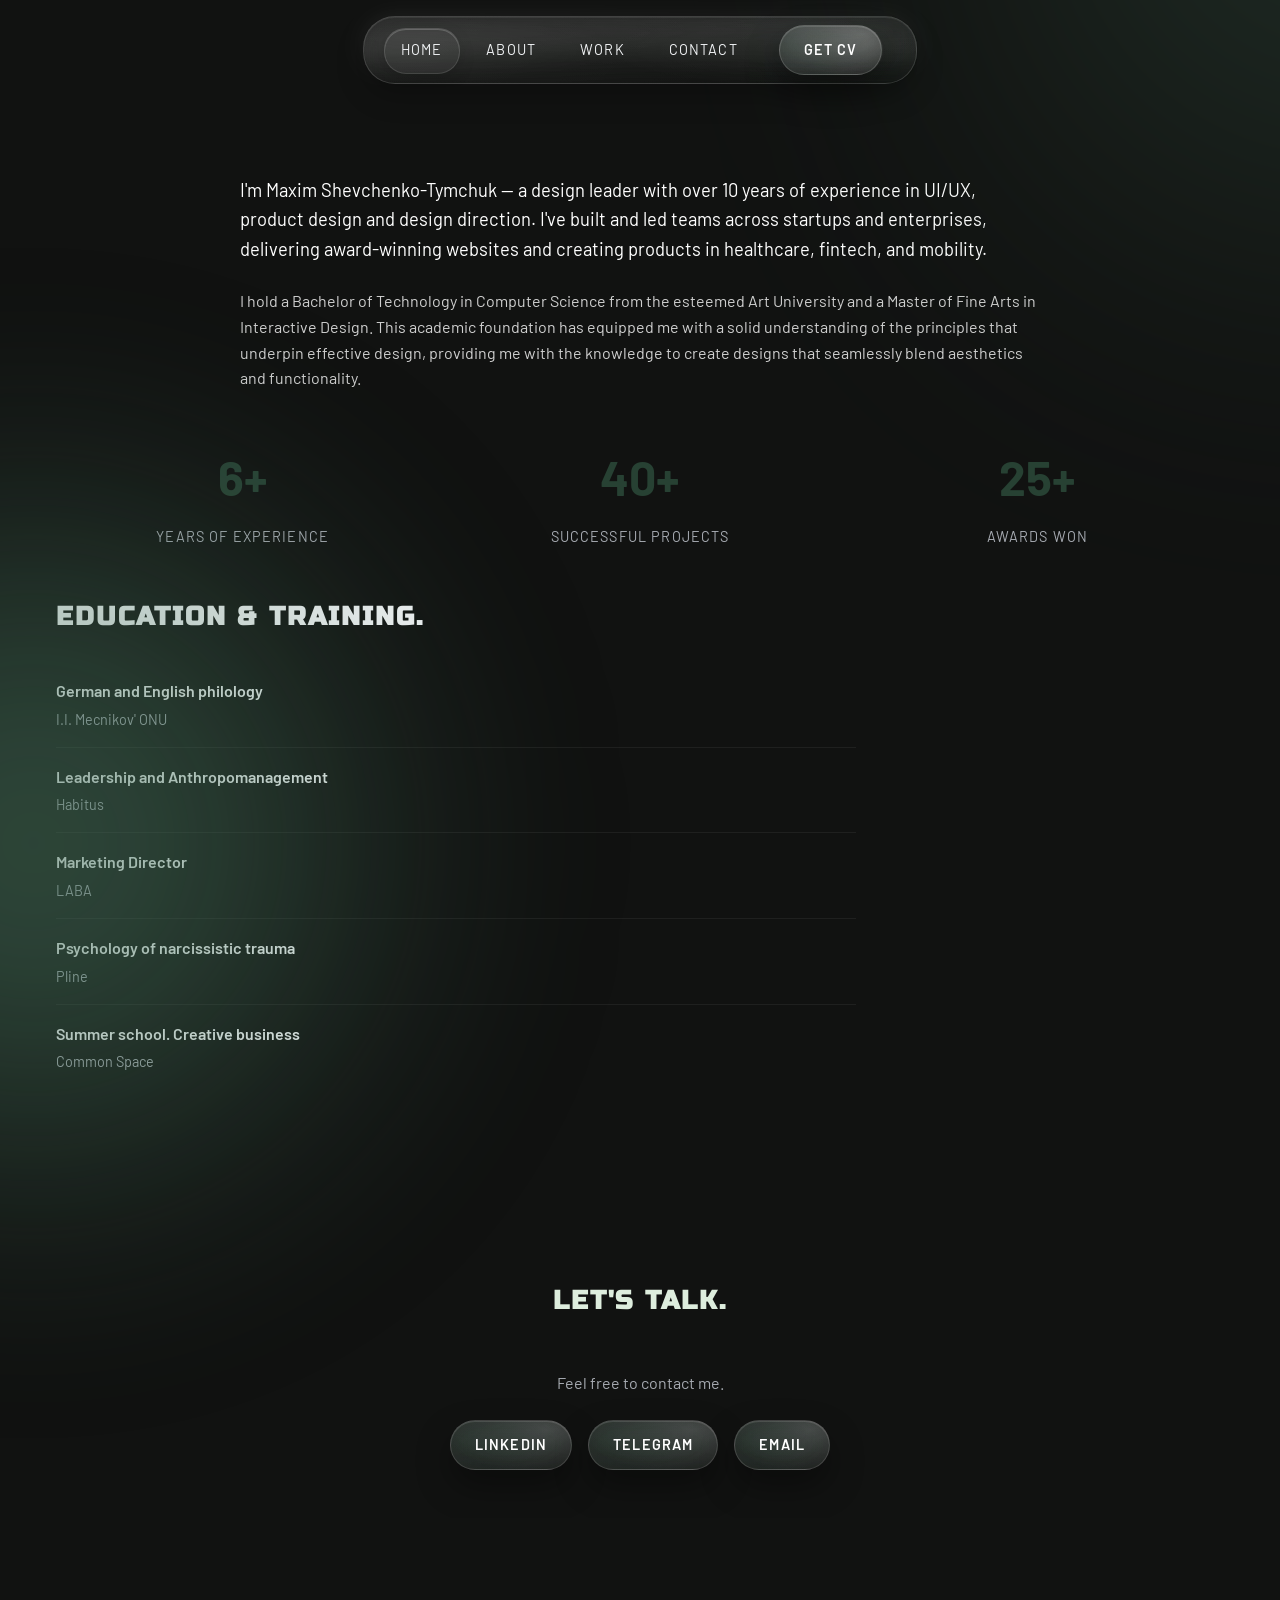
==== commit 682ffbcf: "Add anchor navigation and standalone CV button" ====
--- a/about.html
+++ b/about.html
@@ -27,12 +27,14 @@
   <nav class="nav">
     <div class="nav-container desktop-nav">
       <ul class="nav-links">
-        <li><a href="index.html">Home</a></li>
-        <li><a href="about.html">About</a></li>
-        <li><a href="work.html">Work</a></li>
-        <li><a href="Maxim_Shevchenko-Tymchuk_CV_Product-Designer.pdf" target="_blank">Get CV</a></li>
-        <li><a href="contact.html">Contact</a></li>
+        <li><a href="index.html#home">Home</a></li>
+        <li><a href="index.html#about">About</a></li>
+        <li><a href="index.html#work">Work</a></li>
+        <li><a href="index.html#contact">Contact</a></li>
       </ul>
+      <div class="nav-actions">
+        <a class="btn nav-cta" href="Maxim_Shevchenko-Tymchuk_CV_Product-Designer.pdf" target="_blank">Get CV</a>
+      </div>
     </div>
   </nav>
 
@@ -46,12 +48,12 @@
         </span>
       </button>
       <ul class="mobile-nav-links" aria-hidden="true" role="menu">
-        <li><a href="index.html">Home</a></li>
-        <li><a href="about.html">About</a></li>
-        <li><a href="work.html">Work</a></li>
-        <li><a href="Maxim_Shevchenko-Tymchuk_CV_Product-Designer.pdf" target="_blank">Get CV</a></li>
-        <li><a href="contact.html">Contact</a></li>
+        <li><a href="index.html#home">Home</a></li>
+        <li><a href="index.html#about">About</a></li>
+        <li><a href="index.html#work">Work</a></li>
+        <li><a href="index.html#contact">Contact</a></li>
       </ul>
+      <a class="btn mobile-nav-cta" href="Maxim_Shevchenko-Tymchuk_CV_Product-Designer.pdf" target="_blank">Get CV</a>
     </div>
   </div>
 
--- a/styles.css
+++ b/styles.css
@@ -117,6 +117,21 @@
   z-index: 0;
   pointer-events: none;
   animation: float-orb 16s ease-in-out infinite alternate;
+}
+
+body::after {
+  content: '';
+  position: fixed;
+  left: -28vw;
+  bottom: -42vh;
+  width: clamp(520px, 68vw, 900px);
+  aspect-ratio: 1;
+  background: radial-gradient(circle at 45% 50%, rgba(72, 118, 94, 0.75), rgba(72, 118, 94, 0.46), transparent 68%);
+  filter: blur(118px);
+  opacity: 0.9;
+  z-index: 0;
+  pointer-events: none;
+  animation: float-orb-bottom 12s ease-in-out infinite alternate;
 }
 
 /* Typography */
@@ -265,6 +280,18 @@
 
 .nav-links a:hover {
   opacity: 1;
+}
+
+.nav-actions {
+  display: flex;
+  align-items: center;
+  z-index: 2;
+}
+
+.nav-cta {
+  padding: 0.6rem 1.2rem;
+  font-size: var(--font-size-small);
+  letter-spacing: var(--letter-spacing-kicker);
 }
 
 
@@ -492,6 +519,13 @@
   filter: blur(0) saturate(110%);
 }
 
+.mobile-nav-cta {
+  width: 100%;
+  justify-content: center;
+  padding: 0.75rem 1.25rem;
+  font-size: var(--font-size-small);
+}
+
 /* Container */
 .container {
   max-width: var(--maxw);
@@ -826,7 +860,7 @@
 
 /* Work Desktop */
 .work-desktop-section {
-  padding: clamp(0.8rem, 2vw, 1.4rem);
+  padding: clamp(2rem, 6vw, 3.5rem) 0;
   position: relative;
   isolation: isolate;
 }
@@ -834,9 +868,10 @@
 .desktop-shell {
   position: relative;
   min-height: calc(100vh - var(--nav-height) - clamp(2.4rem, 5vw, 4rem));
-  width: min(1320px, calc(100% - clamp(1.2rem, 3vw, 2.4rem)));
+  width: 100%;
+  max-width: var(--maxw);
   margin: 0 auto;
-  padding: 0;
+  padding: 0 var(--spacing-4);
   border: none;
   background: transparent;
   box-shadow: none;
@@ -853,9 +888,7 @@
 }
 
 .desktop-shell__title {
-  font-size: clamp(1.8rem, 3.4vw, 2.4rem);
   margin: 0;
-  letter-spacing: 0.12em;
 }
 
 .desktop-stage {
@@ -919,9 +952,10 @@
 
 .desktop-panel__title {
   margin: 0;
-  font-size: var(--font-size-small);
-  letter-spacing: 0.06em;
+  font-size: var(--font-size-h3);
+  letter-spacing: var(--letter-spacing-kicker);
   text-transform: uppercase;
+  color: #ddeddd;
 }
 
 .desktop-panel__body {
@@ -1409,22 +1443,6 @@
 .cta-section .container {
   position: relative;
   z-index: 1;
-}
-
-.cta-section::after {
-  content: '';
-  position: absolute;
-  top: 10%;
-  left: 50%;
-  width: clamp(520px, 68vw, 900px);
-  aspect-ratio: 1;
-  transform: translateX(-50%);
-  background: radial-gradient(circle at 45% 50%, rgba(72, 118, 94, 0.75), rgba(72, 118, 94, 0.46), transparent 68%);
-  filter: blur(118px);
-  opacity: 0.9;
-  z-index: 0;
-  pointer-events: none;
-  animation: float-orb-bottom 12s ease-in-out infinite alternate;
 }
 
 .cta-heading {
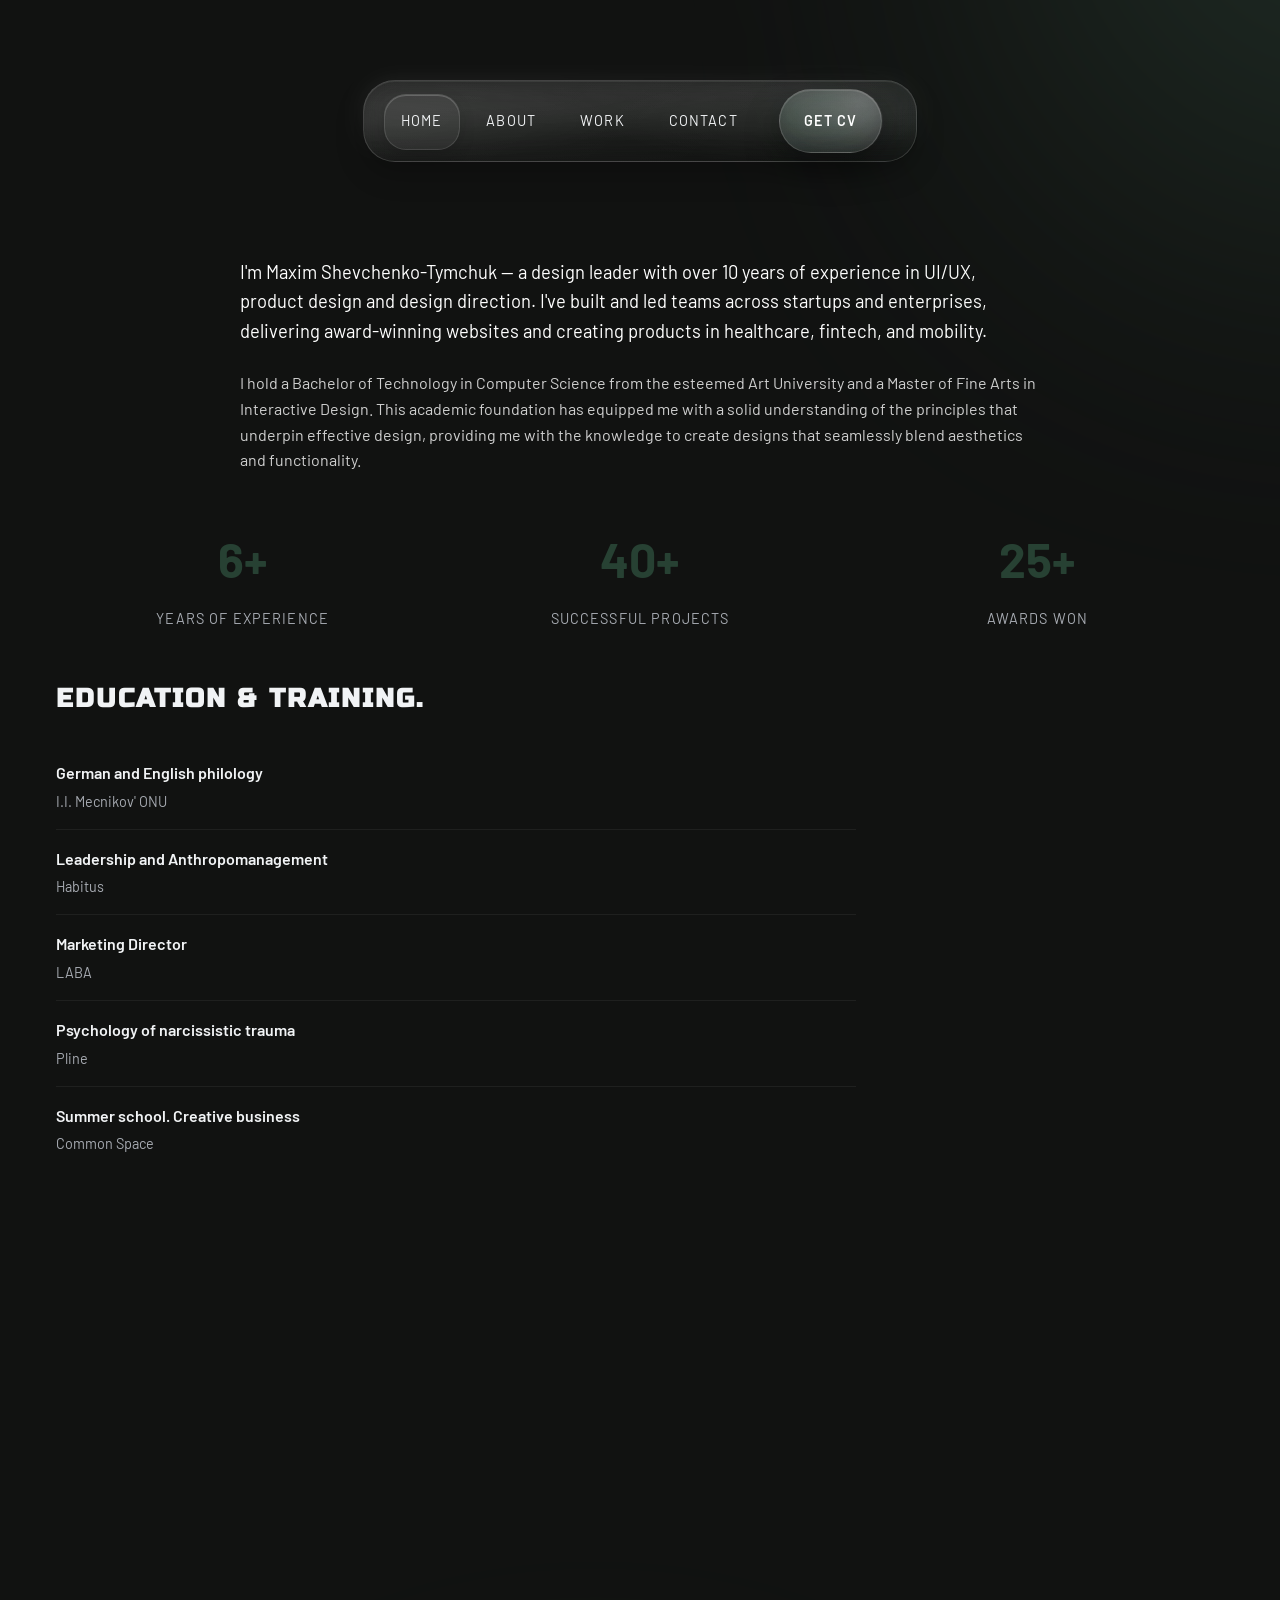
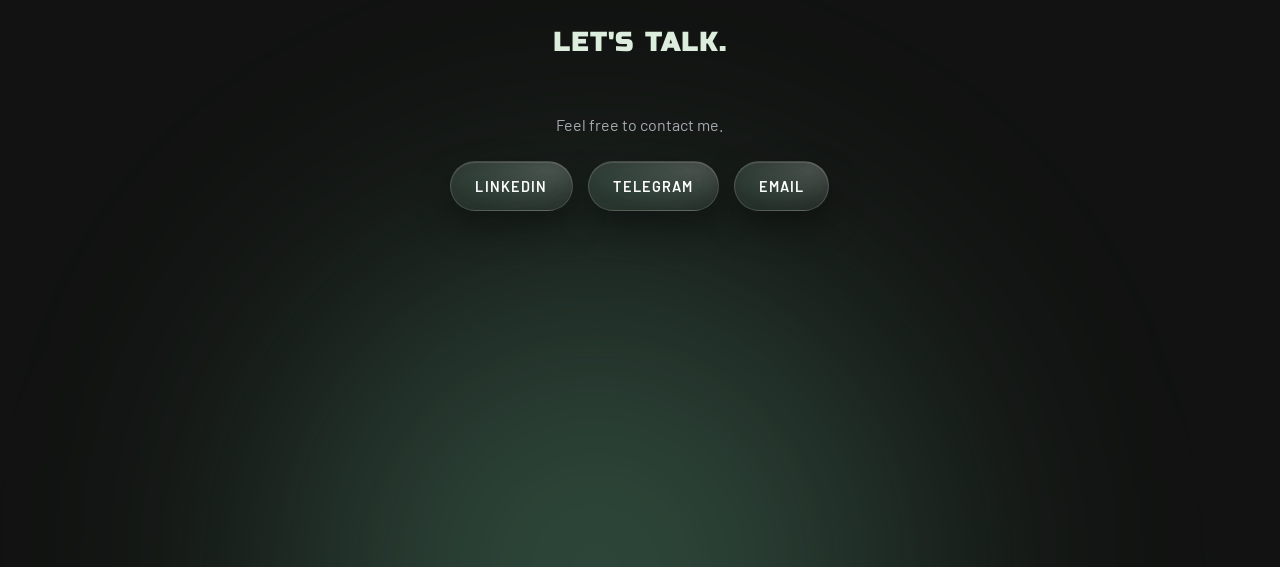
==== commit 288b19d5: "Add favicon to site pages" ====
--- a/about.html
+++ b/about.html
@@ -19,7 +19,9 @@
   <link rel="preconnect" href="https://fonts.googleapis.com">
   <link rel="preconnect" href="https://fonts.gstatic.com" crossorigin>
   <link href="https://fonts.googleapis.com/css2?family=Russo+One&family=Barlow:wght@100;200;400;500;600;700&display=swap" rel="stylesheet">
-  
+
+  <link rel="icon" href="favicon.png" type="image/png">
+
   <link rel="stylesheet" href="styles.css">
 </head>
 <body>
--- a/styles.css
+++ b/styles.css
@@ -94,7 +94,7 @@
   position: relative;
   overflow-x: hidden;
   padding-top: calc(var(--nav-height) + var(--spacing-4));
-  padding-bottom: var(--spacing-10);
+  padding-bottom: 0;
   min-height: 100vh;
   display: flex;
   flex-direction: column;
@@ -120,18 +120,7 @@
 }
 
 body::after {
-  content: '';
-  position: fixed;
-  left: -28vw;
-  bottom: -42vh;
-  width: clamp(520px, 68vw, 900px);
-  aspect-ratio: 1;
-  background: radial-gradient(circle at 45% 50%, rgba(72, 118, 94, 0.75), rgba(72, 118, 94, 0.46), transparent 68%);
-  filter: blur(118px);
-  opacity: 0.9;
-  z-index: 0;
-  pointer-events: none;
-  animation: float-orb-bottom 12s ease-in-out infinite alternate;
+  content: none;
 }
 
 /* Typography */
@@ -173,15 +162,28 @@
 }
 
 /* Navigation */
-.nav {
+.nav-rail {
   position: fixed;
   top: var(--spacing-4);
   left: 0;
   width: 100%;
+  display: flex;
+  justify-content: center;
+  align-items: center;
+  gap: var(--spacing-3);
+  padding: 0 var(--spacing-4);
   z-index: 1000;
+  overflow: visible;
+}
+
+.nav {
+  position: relative;
+  width: auto;
+  z-index: 1;
   display: flex;
   justify-content: center;
-  padding: 0 var(--spacing-4);
+  align-items: center;
+  padding: 0;
   height: auto;
   pointer-events: none;
 }
@@ -284,14 +286,46 @@
 
 .nav-actions {
   display: flex;
+  align-items: stretch;
+  height: 100%;
+  z-index: 2;
+}
+
+.nav-cta {
+  display: inline-flex;
   align-items: center;
-  z-index: 2;
-}
-
-.nav-cta {
-  padding: 0.6rem 1.2rem;
+  justify-content: center;
+  min-height: var(--nav-height);
+  padding: var(--spacing-2) var(--spacing-6);
   font-size: var(--font-size-small);
   letter-spacing: var(--letter-spacing-kicker);
+}
+
+.nav-cta::after {
+  content: '';
+  position: absolute;
+  inset: -45%;
+  background: radial-gradient(140% 140% at var(--glow-x, 50%) var(--glow-y, 50%), rgba(70, 132, 104, 0.6), transparent 60%);
+  opacity: 0.12;
+  transition: opacity 0.25s ease;
+  pointer-events: none;
+  mix-blend-mode: screen;
+}
+
+.nav-cta:hover,
+.nav-cta:focus-visible {
+  transform: scale(1.02);
+  opacity: 1;
+}
+
+.nav-cta:hover::after,
+.nav-cta:focus-visible::after {
+  opacity: 0.4;
+}
+
+.nav-cta--outside {
+  flex-shrink: 0;
+  z-index: 2;
 }
 
 
@@ -617,7 +651,6 @@
   z-index: 3;
   width: 100%;
   max-width: none;
-  padding: 0 var(--spacing-4);
   background: transparent;
   pointer-events: none;
   mix-blend-mode: difference;
@@ -1079,8 +1112,13 @@
 }
 
 .project-modal__title {
-  font-size: clamp(1.7rem, 3.1vw, 2.35rem);
-  margin: 0;
+  font-size: var(--font-size-h2);
+  font-weight: var(--font-weight-bold);
+  text-transform: uppercase;
+  letter-spacing: var(--letter-spacing-kicker);
+  margin: 0 0 var(--spacing-1);
+  color: #ddeddd;
+  text-align: center;
 }
 
 .project-modal__meta {
@@ -1435,9 +1473,30 @@
 .cta-section {
   position: relative;
   text-align: center;
-  padding: var(--spacing-10) 0 var(--spacing-8) 0;
+  padding: var(--spacing-10) 0;
+  min-height: 100vh;
+  display: flex;
+  align-items: center;
+  justify-content: center;
   overflow: hidden;
   isolation: isolate;
+}
+
+.cta-section::before {
+  content: '';
+  position: absolute;
+  inset: auto;
+  left: 50%;
+  bottom: -50%;
+  width: clamp(520px, 70vw, 960px);
+  aspect-ratio: 1;
+  background: radial-gradient(circle at 45% 50%, rgba(72, 118, 94, 0.75), rgba(72, 118, 94, 0.46), transparent 68%);
+  filter: blur(118px);
+  opacity: 0.9;
+  transform: translateX(-50%);
+  pointer-events: none;
+  z-index: 0;
+  animation: float-orb-bottom 12s ease-in-out infinite alternate;
 }
 
 .cta-section .container {
